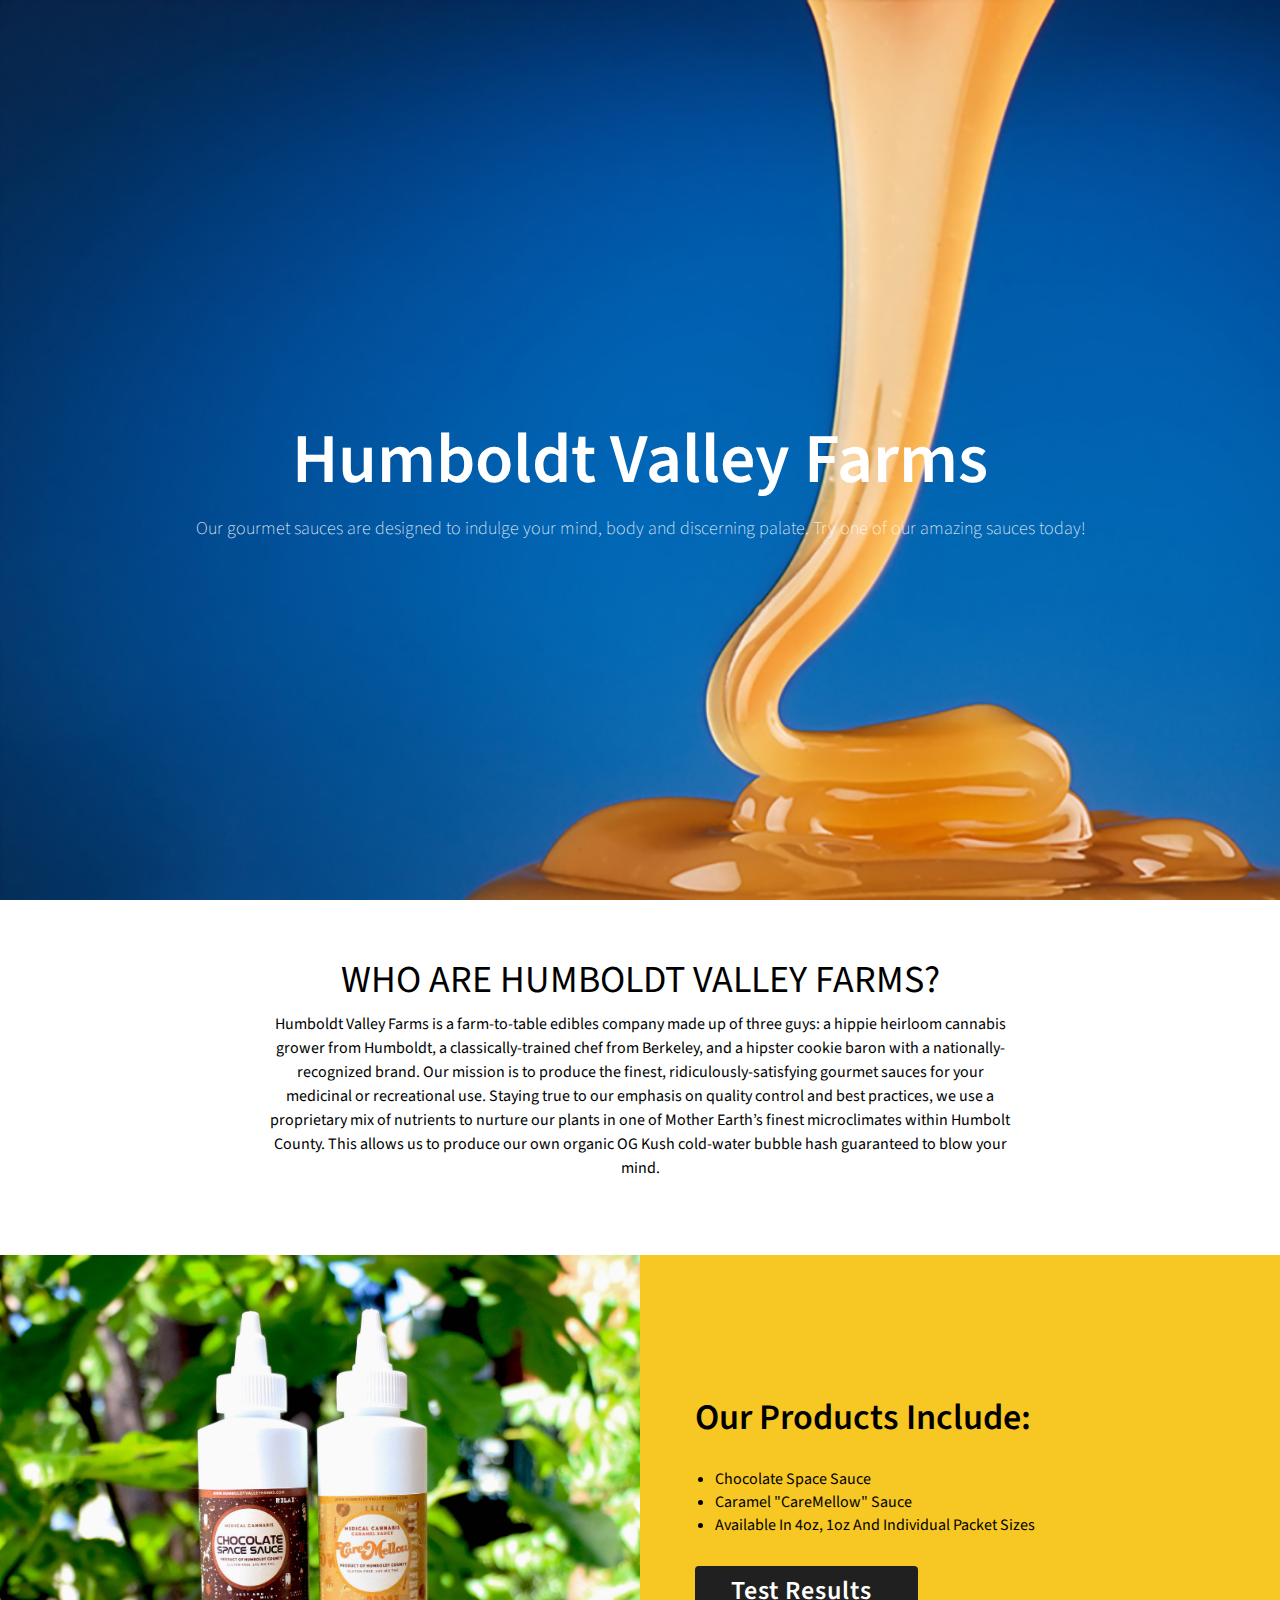
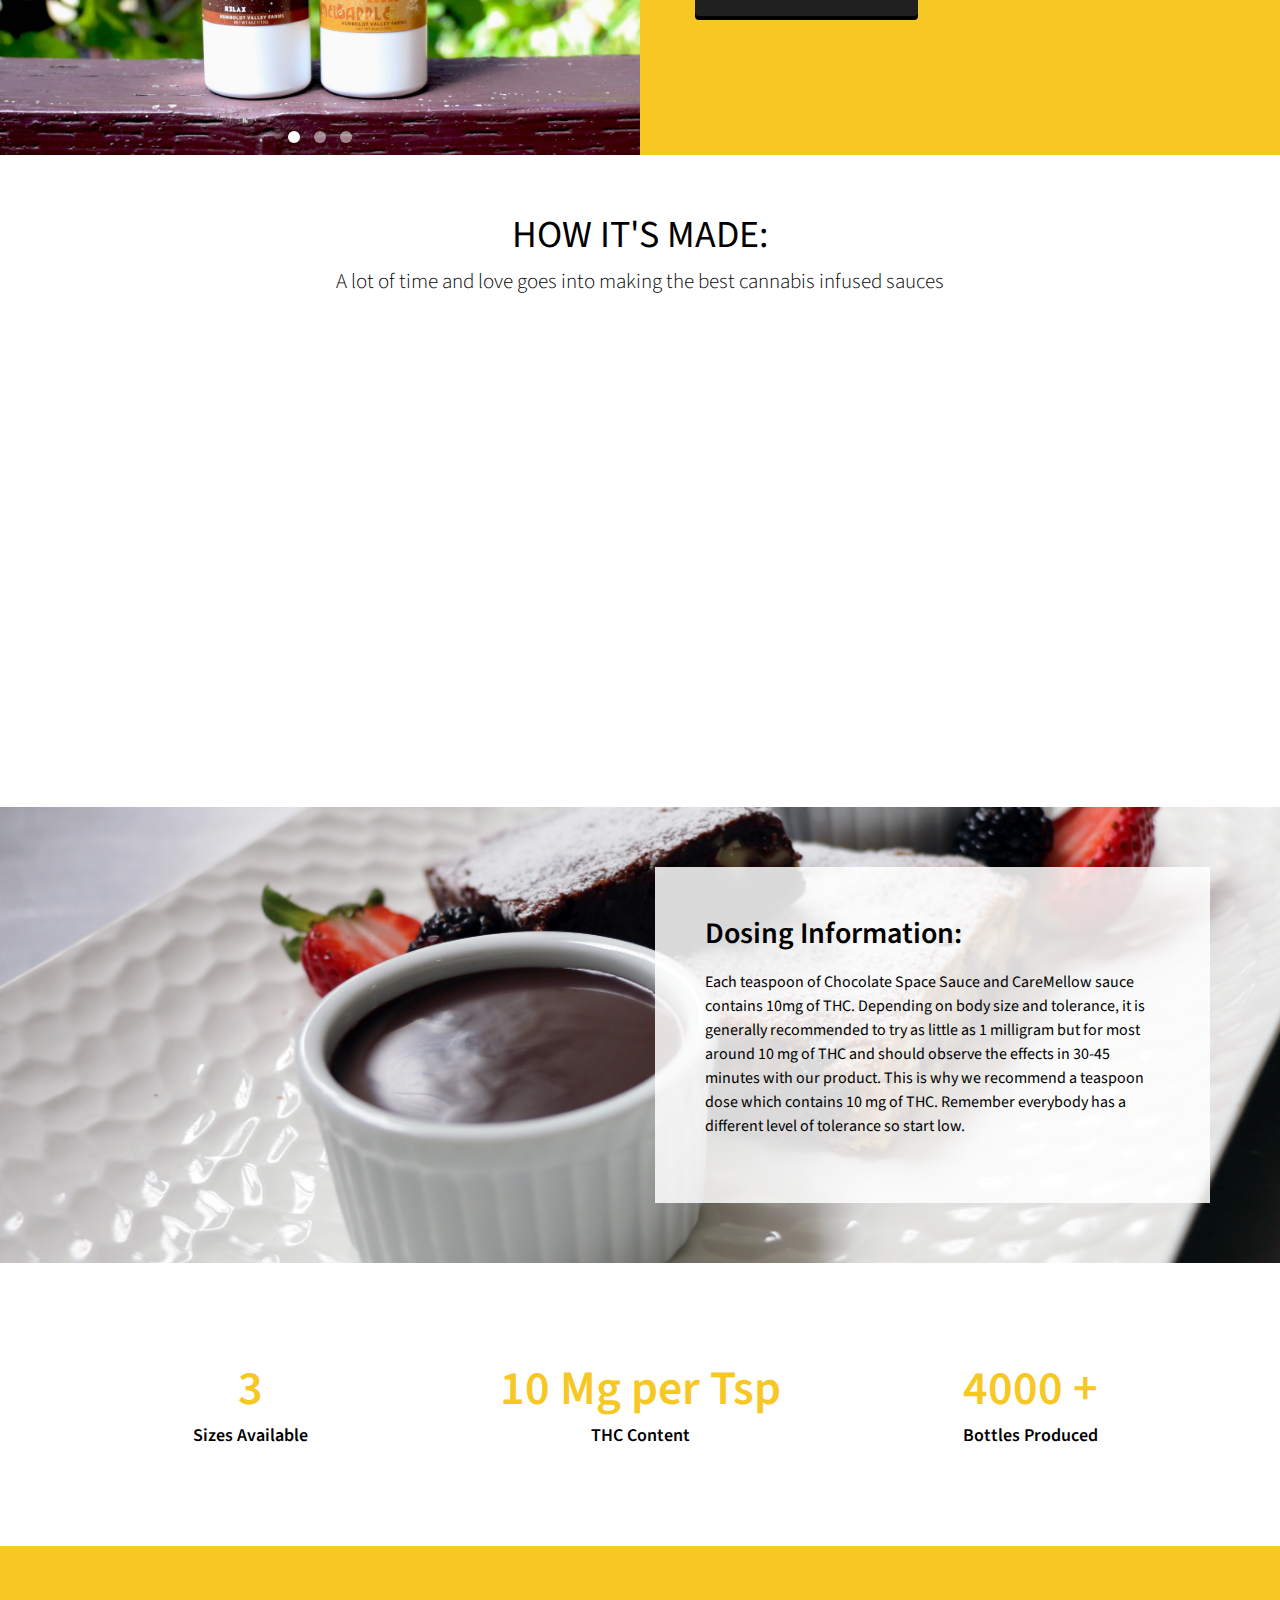
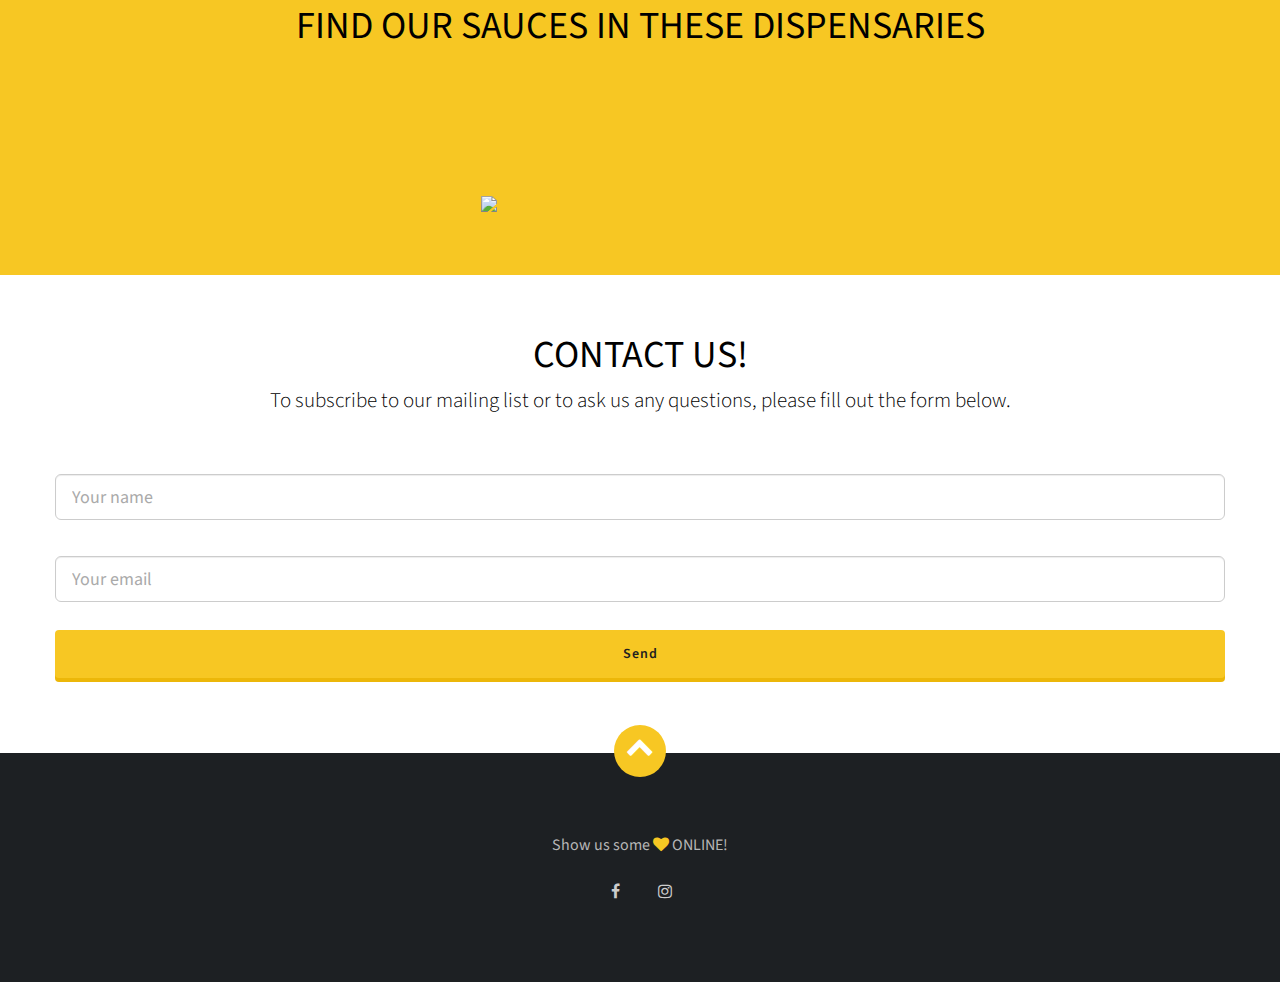
==== welcome.html @ 8f7dc61c "change zoom on maps" ====
<!doctype html>
<html>
<head>
    <title>Humboldt Valley Farms</title>
    <meta charset="utf-8">
    <meta name="description" content="1E-shop - Bootstrap Theme from angelostudio.net">
    <meta name="author" content="ANGELOSTUDIO.NET">
    <meta name="viewport" content="width=device-width, minimum-scale=1.0, maximum-scale=1.0, user-scalable=no">
    <!-- core styles -->
	<link href='http://fonts.googleapis.com/css?family=Source+Sans+Pro:200,300,400,600' rel='stylesheet' type='text/css'>
    <link rel="stylesheet" href="https://maxcdn.bootstrapcdn.com/bootstrap/3.3.5/css/bootstrap.min.css">
    <link rel="stylesheet" href="https://maxcdn.bootstrapcdn.com/font-awesome/4.3.0/css/font-awesome.min.css">
    <link rel="stylesheet" href="css/core.css">
    <link rel="stylesheet" href="css/menu-overlay.css">
    <link rel="stylesheet" href="css/colors.css">
    <link rel="stylesheet" href="css/anima.css">
    <!-- end core styles -->
    <link rel="stylesheet" href="css/owl.carousel.css">
	<link rel="stylesheet" href="css/sliders.css">
	<link rel="stylesheet" href="css/modal.css">
	<link rel="stylesheet" href="css/cta.css">
	<link rel="stylesheet" href="css/numbers.css">
	<link rel="stylesheet" href="css/features.css">
	<link rel="stylesheet" href="css/forms.css">
	<link rel="stylesheet" href="css/contents.css">
	<link rel="stylesheet" href="css/socials.css">
	<link rel="stylesheet" href="css/footer.css">

	<link rel="shortcut icon" href="img/ico/32.png" sizes="32x32" type="image/png" />
	<link rel="apple-touch-icon-precomposed" href="img/ico/60.png" type="image/png" />
	<link rel="apple-touch-icon-precomposed" sizes="72x72" href="img/ico/72.png" type="image/png" />
	<link rel="apple-touch-icon-precomposed" sizes="120x120" href="img/ico/120.png" type="image/png" />
	<link rel="apple-touch-icon-precomposed" sizes="152x152" href="img/ico/152.png" type="image/png" />
    <script type="text/javascript" src="js/modernizr.min.js"></script>
	<!--[if lt IE 9]>
		<script src="https://oss.maxcdn.com/libs/html5shiv/3.7.0/html5shiv.js"></script>
		<script src="https://oss.maxcdn.com/libs/respond.js/1.4.2/respond.min.js"></script>
	<![endif]-->
</head>

<body id="home">
<!-- 	<a id="menu-link" href="#" class="">
		<span class="menu-icon"></span>
	</a>

	<div class="overlay" id="overlay">
        <nav class="overlay-menu">
          <ul>
            <li><a href="#home" class="smooth-scroll">Home</a></li>
            <li><a href="#start" class="smooth-scroll">Who Are We?</a></li>
            <li><a href="#showcase" class="smooth-scroll">Products</a></li> -->
<!--             <li><a href="#requirements" class="smooth-scroll">Requirements</a></li>
 -->            <!-- <li><a href="#features" class="smooth-scroll">Features</a></li>
            <li><a href="#contact" class="smooth-scroll">Contact</a></li>
          </ul>
        </nav>
      </div> -->

	<div id="wrap">
		<section id="hero" class="m-center text-center bg-shop full-height">
			<div class="center-box pulldown">
				<div class="container-fluid">
					<div class="row">
						<div class="col-sm-12">
							<div class="hero-unit">
								<h1 class="whitetext title"><b>Humboldt Valley Farms</b></h1>
								<h3><b></b></h3>
                <h4 class="whitetext"> Our gourmet sauces are designed to indulge your mind, body and discerning palate. Try one of our amazing sauces today!</h4>
          </div>
				</div>
        <br>
        <br>
				<!-- <a href="#start" class="hero-start-link smooth-scroll anchor-link"><i class="fa fa-angle-double-down"></i></span></a> -->
			</div>
		</section>

		<section id="start" class="padding-top-bottom text-center">
        	<div class="container">
        		<div class="row header">
					<div class="col-md-12">
						<h2>Who are Humboldt Valley Farms?</h2>
					</div>
				</div>
				<div class="row">
					<div class="col-md-8 col-md-offset-2">
						<p>Humboldt Valley Farms is a farm-to-table edibles company made up of three guys: a hippie heirloom cannabis grower from Humboldt, a classically-trained chef from Berkeley, and a hipster cookie baron with a nationally-recognized brand. Our mission is to produce the finest, ridiculously-satisfying gourmet sauces for your medicinal or recreational use. Staying true to our emphasis on quality control and best practices, we use a proprietary mix of nutrients to nurture our plants in one of Mother Earth’s finest microclimates within Humbolt County. This allows us to produce our own organic OG Kush cold-water bubble hash guaranteed to blow your mind. </p>
					</div>
				</div>
			</div>
    </section>

		<section id="showcase" class="">
            <div class="container-fluid">
                <div class="row" >
 					<div class="col-sm-6 slider">
                        <div id="as-slider" class="owl-carousel" data-autoplay="4000" data-navigation="false" data-dots="true" data-transition="">
                            <div class="item m-center" style="background-image: url(img/bigs.jpg);"></div>
                            <div class="item m-center" style="background-image: url(img/littles.jpg);"></div>
                            <div class="item m-center" style="background-image: url(img/packets.jpg);"></div>
                            <!-- <div class="item m-center" style="background-image: url(img/cup1.jpg);"></div> -->
                        </div>
                    </div>
                    <div class="col-sm-6 bg-shop" style="height:500px;">
                        <div class="half-box-right">
                            <div class="center-vertical">
                                <div class="center-vertical-box">
                                    <h1><b>Our Products Include:</b></h1>
                                    <ul style="padding: 20px;">
										<li>Chocolate Space Sauce</li>
										<li>Caramel "CareMellow" Sauce</li>
										<li>Available In 4oz, 1oz And Individual Packet Sizes</li>
                                    </ul>
                                    <a href="#" data-toggle="modal" data-target="#product-modal" class="btn dark"><b>Test Results</b></a>
                                </div>
                            </div>
                        </div>
                    </div>
                </div>
            </div>
        </section>

		<section id="features" class="features-1">
			<div class="container padding-top-bottom">
				<div class="row header">
					<div class="col-md-12">
						<h2>How It's Made:</h2>
						<p>A lot of time and love goes into making the best cannabis infused sauces</p>
					</div>
				</div>
				<div class="container">
					<div class="row">
			            <div class="col-md-4 col-sm-4 col-xs-12 anima scale-in ">
			                <article class="text-center">
				                <img src="img/kush.jpg" alt="#" class="zoom-img img-responsive center-block">
			                    <h3>​ORIGINS | QUALITY</h3>
			                    <p>We use single origin organic OG kush to produce cold water hash and top quality ingredients. This method yields clean, uncorrupted cannabis-trichome resin from our heirloom farmers' OG Kush.</p>
			                </article>
			            </div>
						<div class="col-md-4 col-sm-4 col-xs-12 anima scale-in d1">
			                <article class="text-center">
								<img src="img/kitchen.jpg" alt="#" class="zoom-img img-responsive center-block">
			                    <h3>​CRAFT | OUR PRODUCT</h3>
			                    <p>We produce and bottle our syrups in a professional kitchen by our resident pastry chef ensuring the highest and best tasting product.</p>
			                </article>
			            </div>
						<div class="col-md-4 col-sm-4 col-xs-12 anima scale-in d2">
			                <article class="text-center">
								<img src="img/milk.jpg" alt="#" class="zoom-img img-responsive center-block">
			                    <h3>FINAL PRODUCT | USAGE</h3>
			                    <p>We ensure the very best finished product we can produce, allowing you to enjoy our sauces with your favorite desserts or simply mixed with milk for a delicious treat!</p>
			                </article>
			            </div>
		            </div>
        		</div>
			</div>
		</section>

		<section id="news" class="content-1 bg-image-3 padding-top-bottom bg-shop">
			<div class="container">
				<div class="row">
					<div class="col-md-6 col-md-offset-6">
						<div class="white-box">
							<h2><b>Dosing Information:</b></h2>
							<p>Each teaspoon of Chocolate Space Sauce and CareMellow sauce contains 10mg of THC. Depending on body size and tolerance, it is generally recommended to try as little as 1 milligram but for most around 10 mg of THC and should observe the effects in 30-45 minutes with our product. This is why we recommend a teaspoon dose which contains 10 mg of THC. Remember everybody has a different level of tolerance so start low. </p>
				</div>
			</div>
		</section>


		<section id="facts" class="numbers-1 padding-top-bottom text-center">
			<div class="container">
				<div class="row">
					<div class="col-md-4 col-sm-4">
						<div class="numbers-item">
							<h2 class="counter">3</h2>
							<h4>Sizes Available</h4>
						</div>
					</div>
					<div class="col-md-4 col-sm-4">
						<div class="numbers-item">
							<h2><span class="counter">10</span> <span>Mg per Tsp</span></h2>
							<h4>THC Content</h4>
						</div>
					</div>
					<div class="col-md-4 col-sm-4">
						<div class="numbers-item">
							<h2><span class="counter">4000</span> <span>+</span></h2>
							<h4>Bottles Produced</h4>
						</div>
					</div>
				</div>
			</div>
		</section>

    <section id="start" class="bg-shop padding-top-bottom text-center">
          <div class="container">
            <div class="row header">
          <div class="col-md-12">
            <h2>Find Our Sauces In These Dispensaries</h2>
          </div>
        </div>
        <div class="wraps">
          <div class="h_iframe">
          <img class="ratio" src="http://placehold.it/16x9"/>
          <iframe src="https://www.google.com/maps/d/embed?mid=1dQfqglBk8ej8IIyEslyBOJO9J9Q&z=7" frameborder="0" allowfullscreen></iframe>
        </div>
        </div>
      </div>
    </section>

		<section id="contact" class=" padding-top-bottom">
      <div class="container">
        <div class="row header">
          <div class="col-md-12">
            <h2>Contact Us!</h2>
            <p>To subscribe to our mailing list or to ask us any questions, please fill out the form below.</p>
          </div>
            <form action="https://formspree.io/humboldtvalleyfarms@gmail.com" method="POST">
          <input class="spaced form-control input-lg requiredField" type="text" name="name" placeholder="Your name">
          <input class="spaced form-control input-lg requiredField" type="email" name="_replyto" placeholder="Your email">
          <input class="spaced btn btn-store btn-block" type="submit" value="Send">
        </form>
        </div>
        <!-- <div class="row">
          <div class="col-xs-12 col-sm-10 col-md-8 col-sm-offset-1 col-md-offset-2 contact-info">
            <div id="alert-contact">
              <div class="alert alert-success" role="alert"><strong>Your message has been sent.</strong></div>
            </div>
            <form id="contact-form" action="sendemail.php" class="myform" method="post" novalidate>
              <div class="row clearfix">
                <div class="col-xs-12 col-sm-6 col-md-6">
                  <div class="form-group">
                    <label class="control-label">Name</label>
                    <div class="controls">
                      <input name="contactName" placeholder="Your name" class="form-control input-lg requiredField" type="text" data-error-empty="Enter name">
                    </div>
                  </div>
                </div>
                <div class="col-xs-12 col-sm-6 col-md-6">
                  <div class="form-group">
                    <label class="control-label" for="contact-mail">Email</label>
                    <div class=" controls">
                      <input name="email" placeholder="Your email" class="form-control input-lg requiredField" type="email" data-error-invalid="Invalid email address" data-error-empty="Enter email">
                    </div>
                  </div>
                </div>
              </div>
              <div class="form-group">
                <label class="control-label" for="contact-message">Message</label>
                <div class="controls">
                  <textarea name="comments" placeholder="Your message" class="form-control input-lg requiredField" rows="5" data-error-empty="Enter message"></textarea>
                </div>
              </div>
              <p><button name="submit" type="submit" class="btn btn-store btn-block" data-error-message="Error!" data-sending-message="Sending..." data-ok-message="Email Sent">Send Message</button></p>
              <input type="hidden" name="submitted" id="submitted3" value="true">
            </form>
          </div>
        </div> -->
      </div>
    </section>

        <section class="footer-1 text-center">
            <div class="container-fluid">
                <a href="#home" class="back-to-top smooth-scroll"><i class="fa fa-chevron-up"></i></a>
                <p>Show us some <i class="fa fa-heart color-text"></i> ONLINE!</p>
            	<ul class="social-links-2 ">
					<li><a href="http://www.facebook.com/Humboldt-Valley-Farms-1569031443415351/"><i class="fa fa-facebook"></i></a></li>
					<li><a href="http://www.instagram.com/humboldtvalleyfarms/"><i class="fa fa-instagram"></i></a></li>
				</ul>
            </div>
        </section>

  <div class="modal fade" id="product-modal" tabindex="-1" role="dialog" aria-labelledby="smallModal" aria-hidden="true">
        <div class="modal-dialog modal-sm2">
            <div class="modal-content">
                <div class="modal-header">
                    <a class="close-modal" href="#" data-dismiss="modal">
                        <span class="menu-icon"></span>
                    </a>
                    <img src="img/testresults.jpg" alt="" class="img-responsive">
                </div>
            </div>
        </div>
    </div>

	</div>
    <!-- Core scrips -->
    <script type="text/javascript" src="https://ajax.googleapis.com/ajax/libs/jquery/2.1.1/jquery.min.js"></script>
    <script type="text/javascript" src="https://maxcdn.bootstrapcdn.com/bootstrap/3.3.5/js/bootstrap.min.js"></script>
    <script type="text/javascript" src="http://cdnjs.cloudflare.com/ajax/libs/waypoints/2.0.3/waypoints.min.js"></script>
    <script type="text/javascript" src="js/core.js"></script>
    <script type="text/javascript" src="js/menu-overlay.js"></script>
    <script type="text/javascript" src="js/placeholders.min.js"></script>
    <!-- end core scripts -->
    <!-- sliders -->
    <script type="text/javascript" src="js/owl.carousel.min.js"></script>
   	<script type="text/javascript" src="js/jquery.waitforimages.min.js"></script>
   	<script type="text/javascript" src="js/sliders.js"></script>
	<script type="text/javascript" src="js/jquery.counterup.min.js"></script>
	<script type="text/javascript" src="js/numbers.js"></script>
	<script type="text/javascript" src="js/contact.js"></script>
</body>

</html>
---- css/core.css ----
/*==================================
=            CORE style            =
==================================*/
html * {
	-moz-osx-font-smoothing: grayscale;
	-webkit-font-smoothing: antialiased;
}

html,body {
	font-size: 100%;
	font-family: 'Source Sans Pro', sans-serif;
	font-weight: 400;
	color: #000;
	background-color: #000;
	position: relative;
	right: 0;
	/*overflow-x: hidden;*/
	/*height: 100%;*/
  background-image: url(../img/cannabis.jpg);
  -webkit-background-size: cover;
  -moz-background-size: cover;
  -o-background-size: cover;
  background-size: cover;
}

a {
	font-weight: 700;
	color: #F7C723;
	/*fix dotted line*/
	outline: 0;
}
a:hover,a:focus {
	text-decoration: none;
	color: #383838;
	/*fix dotted line*/
	outline: 0;
}

.nopadding {
    margin: 0 !important;
    padding: 0 !important;
}
.padding-top {
	padding-top: 60px;
}
.padding-bottom {
	padding-bottom: 60px;
}
.padding-top-bottom {
	padding-top: 60px;
	padding-bottom: 60px;
}

hr {
	border-top: 1px solid #ccc;
}
::selection {
  background: #F7C723;
}

.lead {
	font-weight: 400;
	font-style: italic;
	color: #A0A0A0;
}

h1,h2,h3,h4,h5,h6,.h1,.h2,.h3,.h4,.h5,.h6 {
	font-weight: 200;
}

b, strong {
  font-weight: 600;
}

img, embed, object, video, svg {
	/*max-width: 100%;*/
}
p{
	 border: 0;
	 font-size: 100%;
	 font: inherit;
	 line-height: 24px;
	 margin-bottom: 15px;
}

code {
	padding: 2px 4px;
	color: #c6463d;
	background-color: #f5f5f5;
	border-radius: 0;
}
pre {
	border: 0;
	border-radius: 0;
	margin: 1.5em 0;
}
blockquote ,.blockquote-reverse{
	padding-top: 0;
	padding-bottom: 0;
	border-color: #202020;
}

.text-left {
	text-align: left !important;
}
@media (max-width: 767px) {
	.text-left {
		text-align: center !important;
	}
}

/*
@media (max-width: 992px) {
  body {
  }
  .text-left,
  .text-right {
    text-align: center;
  }
  .row [class^=col-] {
    padding-bottom: 40px;
  }
  .row.no-dev [class^=col-],
  .row [class^=col-sm-] {
    padding-bottom: 0px;
  }
  .row [class^=col-]:last-child {
    padding-bottom: 0;
  }
}
@media (max-width: 767px) {
  .row [class^=col-sm-] {
	padding-bottom: 40px;
  }
}
*/

/*================================
=            Half box            =
================================*/

.half-box-left {
  max-width:555px;
  float:right;
  height: inherit;
  padding-right: 30px;

}
@media (max-width: 1200px) {
  .half-box-left {
      max-width: 455px;
      padding-right: 30px;
   }
}
@media (max-width: 992px) {
  .half-box-left {
      max-width: 345px;
      padding-right: 15px;
  }
}
@media (max-width: 767px) {
  .half-box-left {
      max-width: 100%;
  }
}

.half-box-right {
  max-width:555px;
  float:left;
  height: inherit;
  padding-left: 40px;

}
@media (max-width: 1200px) {
  .half-box-right {
      max-width: 455px;
      padding-left: 40px;
   }
}
@media (max-width: 992px) {
  .half-box-right {
      max-width: 345px;
      padding-left: 30px;
  }
}
@media (max-width: 767px) {
  .half-box-right {
      max-width: 100%;
  }
}


/*-----  End of Half box  ------*/

/*==================================
=            Middle row            =
==================================*/

.middle-row {
    font-size: 0;
}
.middle-row > * {
    float: none;
    display: inline-block;
    font-size: 16px;
}
.middle-row p:last-child {
    margin-bottom: 0;
}
.middle-row h2 {
	margin-top: 0;
}
.middle  {
    vertical-align: middle;
}
@media (max-width: 767px) {
  .middle-row > *  {
     display: block;
     text-align: center;
  }
}
/*-----  End of Middle row  ------*/




/*=============================
=            IMAGE            =
=============================*/

.footer-image {
	  margin: auto;
    display: block;
    position: absolute;
    bottom: 0;
}

/*-----  End of IMAGE  ------*/



/*=====================================
=            Half baground            =
=====================================*/

.bg-half-right {
	  background: linear-gradient(
    to right,
    #FFFFFF 0%,
    #FFFFFF 50%,
    #ecf0f1 50%,
    #ecf0f1 100%
  );
}.bg-half-left {
	  background: linear-gradient(
    to right,
    #ecf0f1 0%,
    #ecf0f1 50%,
    #FFFFFF 50%,
    #FFFFFF 100%
  );
}
@media (max-width: 767px) {
	.bg-half-right,
	.bg-half-left {
		background: #ecf0f1;
		text-align: center;
		border-bottom: solid #aaa 1px;
	}
	.bg-half-right img{
		padding-top: 40px;
	}
}

/*-----  End of Half baground  ------*/


.map {
	height: 400px;
}
/*================================
=            Sections            =
================================*/

section {
	background-color: #FFF;
	position: relative;
}
.header {
	text-align: center;
}
.header h2{
	font-size: 38px;
	font-weight: 400;
	display: block;
	margin-top: 0;
	text-transform: uppercase;
}
.header p {
	font-size: 21px;
	line-height: 28px;
	font-weight: 300;
	margin-bottom: 60px;
}
/*-----  End of Sections  ------*/




.color-text {
	color: #F7C723;
}

.white-text {
	color: #FFF!important;
}

.texture-overlay {
    position: absolute;
    top: 0px;
    left: 0px;
    width: 100%;
    height: 100%;
    background-image: url(../img/grid.png);
}
.color-overlay {
    position: absolute;
    top: 0px;
    left: 0px;
    width: 100%;
    height: 100%;
    opacity: .6;
    background-color: #F7C723;
}
.dark-overlay {
    position: absolute;
    top: 0px;
    left: 0px;
    width: 100%;
    height: 100%;
    opacity: .6;
    background-color: #000;
}

.bg-image-2 {
	 background: transparent url(../img/header.png)  no-repeat center center;
	 background-size: cover;
}
@media (max-width: 768px) {
	.bg-image-2 {
		 background: #F7C723 url(../img/header.png)  no-repeat 20% center;
		 /*background-size: cover;*/
	}
}

.bg-image-3 {
   background: transparent url(../img/dessert.jpg)  no-repeat center 55%;
   background-size: cover;
   /*height: 20em;*/
}
@media (max-width: 768px) {
  .bg-image-3 {
     background: #F7C723 url(../img/dessert.jpg)  no-repeat 80% 25%;
     /*background-size: cover;*/
  }
}

.bordered {
	border: 2px solid #fff;
	display: inline-block;
}
/* center module */
.m-center {
	display: table;
	width: 100%;
}
.m-center .center-box {
	display: table-cell;
	vertical-align: middle;
	margin-top: 0;
	margin-bottom: 0;
	float: none;
	z-index: 60;
}
.m-center > div > div{
	position: relative;
}

/* center module */
.m-center {
	display: table;
	width: 100%;
}
.m-center .center-box {
	display: table-cell;
	vertical-align: middle;
	margin-top: 0;
	margin-bottom: 0;
	float: none;
	z-index: 60;
}
.m-center > div > div{
	position: relative;
}

/*=======================================
=            Center vertical            =
=======================================*/

.center-vertical {
	display: table;
	height: inherit;
}
.center-vertical .center-vertical-box {
	display: table-cell;
	vertical-align: middle;
	margin-top: 0;
	margin-bottom: 0;
	float: none;
	z-index: 60;
	height: inherit;
}
.center-vertical > div > div{
	/*position: relative;*/
}

/*-----  End of Center vertical  ------*/



.module-2 {
    min-height: 500px;
    padding: 0;
/*    background: no-repeat;
    background-color: #FFFFFF;*/
}
.module-28 .item {
    height: 500px;
    background-size: cover;
    position: absolute;
    width: inherit;
    height: inherit;
    background-position: center center;
    -webkit-background-size: cover;
    -moz-background-size: cover;
    background-size: cover;
    background-repeat: no-repeat;
}

/*============================
=            Hero            =
============================*/
#hero {
	height: 550px;
  background-image: url(../img/caramel.jpg);
  -webkit-background-size: cover;
  -moz-background-size: cover;
  -o-background-size: cover;
  background-size: cover;
}

@media (max-width: 769px) {
  #hero {
      background-position: center center;
  }
}

#hero2 {
  height: 30em;
  background-image: url(../img/cannabis.jpg);
  -webkit-background-size: cover;
  -moz-background-size: cover;
  -o-background-size: cover;
  background-size: cover;
}

@media (max-width: 769px) {
  #hero {
      background-position: center center;
  }
}

.hero-unit {
	text-align: center;
	padding: 1em;
	margin: 0 auto;
	background-color: transparent;
}
.hero-unit h1{
	font-size: 70px;
	font-weight: 200;
	margin-top: 70px;
}
.hero-start-link,
.hero-start-link:focus {
	position: absolute;
	left: 50%;
	bottom: 0;
	margin-left: -19px;
	margin-bottom: 15px !important;
	display: block;
	width: 40px;
	height: 40px;
	border: 2px solid #202020;
	border-radius: 50%;
	line-height: 36px;
	text-align: center;
	font-size: 28px;
	color: #FFF;
	background-color: #202020;
}
.hero-start-link:hover {
	/*background: #FFF;*/
	/*border-color: #FFF;*/
	color:#F7C723;
	text-decoration: none;
}


/*-----  End of Hero  ------*/



/*===============================
=            Spinner            =
===============================*/
.spinner {
  margin: 0 auto;
  width: 70px;
  text-align: center;
}
.spinner > div {
  width: 18px;
  height: 18px;
  background-color: rgba(255,255,255,0.5);
  border-radius: 100%;
  display: inline-block;
  -webkit-animation: bouncedelay 1.4s infinite ease-in-out;
  animation: bouncedelay 1.4s infinite ease-in-out;
  /* Prevent first frame from flickering when animation starts */
  -webkit-animation-fill-mode: both;
  animation-fill-mode: both;
}

.spinner .bounce1 {
  -webkit-animation-delay: -0.32s;
  animation-delay: -0.32s;
}

.spinner .bounce2 {
  -webkit-animation-delay: -0.16s;
  animation-delay: -0.16s;
}

@-webkit-keyframes bouncedelay {
  0%, 80%, 100% { -webkit-transform: scale(0.0); }
  40% { -webkit-transform: scale(1.0); }
}

@keyframes bouncedelay {
  0%, 80%, 100% {
    transform: scale(0.0);
    -webkit-transform: scale(0.0);
  } 40% {
    transform: scale(1.0);
    -webkit-transform: scale(1.0);
  }
}
/*-----  End of Spinner  ------*/





/*-----  End of CORE style  ------*/



/*===============================
=            Buttons            =
===============================*/
.btn {
	font-family: inherit;
	font-size: 14px;
	cursor: pointer;
	padding: 0 35px;
	line-height: 46px;
	display: inline-block;
	margin: 0 10px 15px 0;
	text-decoration: none;
	outline: none !important;
	position: relative;
	background: #F7C723;
	color: #202020;
	border-radius: 4px;
	font-weight: 600;
	letter-spacing: 1px;
	-webkit-box-shadow: 0 4px 0 #ECB709;
    -moz-box-shadow: 0 4px 0 #ECB709;
    box-shadow: 0 4px 0 #ECB709;

}
.btn:hover,
.btn:active,
.btn:focus {
	color: #202020;
	top: 4px;
	text-decoration: none;
	box-shadow: none;
	-moz-box-shadow: none;
	-webkit-box-shadow: none;
	box-shadow: none;
}

/* Button fa icons */
.btn > i.fa {
	padding-right: 10px;
}
.btn > b {
	  font-size: 26px;
  line-height: 48px;
  vertical-align: bottom;
  padding: 0 10px 0 0;
}
.btn > span {
	font-weight: 700;
	font-size: 24px;
	  margin: 0;
  vertical-align: middle;
  display: inline-block;
  padding: 0 0 5px 5px;
}

/* Button outline */
.btn.outline {
	background: transparent;
	border: 2px solid #F7C723;
	box-shadow: none;
	color: #F7C723;
	text-decoration: none;
}
.btn.outline:hover,
.btn.outline:focus {
	background: #F7C723;
	border-color: #F7C723;
	color:#FFF;
	top:0;
	text-decoration: none;
		-moz-box-shadow: 0px 7px 26px -4px rgba(0, 0, 0, 0.7);
	-webkit-box-shadow: 0px 7px 26px -4px rgba(0, 0, 0, 0.7);
	box-shadow: 0px 7px 26px -4px rgba(0, 0, 0, 0.7);
}

/* Button outline white*/
.btn.outline-white {
	background: transparent;
	border: 2px solid #FFF;
	box-shadow: none;
	color: #FFF;
	text-decoration: none;
}
.btn.outline-white:hover,
.btn.outline-white:focus {
	background: #FFF;
	border-color: #FFF;
	color:#383838;
	top:4px;
	text-decoration: none;

	-moz-box-shadow: 0px 7px 26px -4px rgba(0, 0, 0, 0.7);
	-webkit-box-shadow: 0px 7px 26px -4px rgba(0, 0, 0, 0.7);
	box-shadow: 0px 7px 26px -4px rgba(0, 0, 0, 0.7);
}

/* Button  white*/
.btn.white {
	background: #FFF;
	box-shadow: none;
	color:#202020;
	text-decoration: none;
	-webkit-box-shadow: 0 4px 0 #E0E0E0;
    -moz-box-shadow: 0 4px 0 #E0E0E0;
    box-shadow: 0 4px 0 #E0E0E0;
}

.btn.white:hover,
.btn.white:focus {
	color: #202020;
	top: 4px;
	text-decoration: none;
	box-shadow: none;
	-moz-box-shadow: none;
	-webkit-box-shadow: none;
	box-shadow: none;
}

/* Button  dark*/
.btn.dark {
	background: #202020;
	box-shadow: none;
	color:#fff;
	text-decoration: none;
	-webkit-box-shadow: 0 4px 0 #000;
    -moz-box-shadow: 0 4px 0 #000;
    box-shadow: 0 4px 0 #000;
}

.btn.dark:hover,
.btn.dark:focus {
	color: #fff;
	top: 4px;
	text-decoration: none;
	box-shadow: none;
	-moz-box-shadow: none;
	-webkit-box-shadow: none;
	box-shadow: none;
}
/*-----  End of Buttons  ------*/

.img-hero {
	/*background-image: url('../img/header.png');*/
  background-repeat: no-repeat;
  background-position: center top !important;
  text-align: center;
  padding-top: 100px;
  height: 400px;

}
@media (max-width: 767px) {
	.img-hero {
	    margin-top: 30px;
	}
}

.whitetext {
  color: white;
}

.spaced {
  margin-top: 2em;
}
---- css/menu-overlay.css ----
.menu-open {
  /* disbale scroll background*/
  overflow: hidden;
}

#menu-link {
  position: fixed;
  top:18px;

  height: 50px;
  width: 50px;
/*  -webkit-box-shadow: 0px 0 20px rgba(0, 0, 0, 0.3);
    -moz-box-shadow: 0px 0 20px rgba(0, 0, 0, 0.3);
    box-shadow: 0px 0 20px rgba(0, 0, 0, 0.3);*/
    z-index: 200;
     border-radius: 50%;
     right: 5%;
     background-color: #202020;

}

#menu-link.is-clicked{
    background-color: #F7C723;
    color: #202020;
}

#menu-link:hover{
     /*background-color: #FFF;*/
}

#menu-link .cd-menu-text {
  height: 100%;
  text-transform: uppercase;
  color: #383838;
  font-weight: 600;
  display: none;
}
#menu-link .menu-icon {
  /* this span is the central line in the menu menu */
  display: inline-block;
  position: absolute;
  left: 50%;
  top: 50%;
  bottom: auto;
  right: auto;
  -webkit-transform: translateX(-50%) translateY(-50%);
  -moz-transform: translateX(-50%) translateY(-50%);
  -ms-transform: translateX(-50%) translateY(-50%);
  -o-transform: translateX(-50%) translateY(-50%);
  transform: translateX(-50%) translateY(-50%);
  width: 18px;
  height: 2px;
  background-color: #FFFFFF;

  /* these are the upper and lower lines in the menu menu */


}
#menu-link:hover .menu-icon{
    background-color: #F7C723;
} 
#menu-link .menu-icon::before, #menu-link .menu-icon:after {
  content: '';
  width: 100%;
  height: 100%;
  position: absolute;
  background-color: inherit;
  left: 0;

  /* Force Hardware Acceleration in WebKit */
  -webkit-transform: translateZ(0);
  -moz-transform: translateZ(0);
  -ms-transform: translateZ(0);
  -o-transform: translateZ(0);
  transform: translateZ(0);
  -webkit-backface-visibility: hidden;
  backface-visibility: hidden;
  /* apply transition to transform property */
  -webkit-transition: -webkit-transform .3s;
  -moz-transition: -moz-transform .3s;
  transition: transform .3s;
}
#menu-link .menu-icon::before {
  /*bottom: 5px;*/
    -webkit-transform: translateY(-6px) rotate(0deg);
  -moz-transform: translateY(-6px) rotate(0deg);
  -ms-transform: translateY(-6px) rotate(0deg);
  -o-transform: translateY(-6px) rotate(0deg);
  transform: translateY(-6px) rotate(0deg);
}
#menu-link .menu-icon::after {
  /*top: 5px;*/
    -webkit-transform: translateY(6px) rotate(0deg);
  -moz-transform: translateY(6px) rotate(0deg);
  -ms-transform: translateY(6px) rotate(0deg);
  -o-transform: translateY(6px) rotate(0deg);
  transform: translateY(6px) rotate(0deg);
}
#menu-link.is-clicked .menu-icon {
     background-color: rgba(255, 255, 255, 0);
}
#menu-link.is-clicked .menu-icon::before, #menu-link.is-clicked .menu-icon::after {
  background-color: #FFFFFF;
    -webkit-transition: -webkit-transform .3s;
  -moz-transition: -moz-transform .3s;
  transition: transform .3s;
}
#menu-link.is-clicked .menu-icon::before {
  /*bottom: 0;*/
  background-color: #202020;
   -webkit-transform: translateY(0) rotate(45deg);
  -moz-transform: translateY(0) rotate(45deg);
  -ms-transform: translateY(0) rotate(45deg);
  -o-transform: translateY(0) rotate(45deg);
  transform: translateY(0) rotate(45deg);
}
#menu-link.is-clicked .menu-icon::after {
  /*top: 0;*/
  background-color: #202020;
  -webkit-transform: translateY(0) rotate(-45deg);
  -moz-transform: translateY(0) rotate(-45deg);
  -ms-transform: translateY(0) rotate(-45deg);
  -o-transform: translateY(0) rotate(-45deg);
  transform: translateY(0) rotate(-45deg);
}

/*end*/



.overlay {
    position: fixed;
    background: #000000;
    top: 0;
    right: 0;
    width: 0;
    height: 100%;
    opacity: 0;
    visibility: hidden;
    -webkit-transition: opacity .35s,visibility .35s,width .35s ease-in-out;
    transition: opacity .35s,visibility .35s,width .35s ease-in-out;
    overflow: hidden;
    z-index: 100;
}

.overlay.open {
    opacity: .9;
    visibility: visible;
    width: 100%;
    overflow: hidden;
}

.overlay nav {
    position: relative;
    height: 60%;
    top: 50%;
    -webkit-transform: translateY(-50%);
    -ms-transform: translateY(-50%);
    transform: translateY(-50%);
    font-size: 32px;
    font-weight: 400;
    text-align: center;
}

.overlay nav ul {
    list-style: none;
    padding: 0;
    margin: 0 auto;
    display: inline-block;
    position: relative;
    height: 100%;
}

.overlay nav ul li {
    display: block;
    height: 20%;
    height: -webkit-calc(100% / 5);
    height: calc(100% / 5);
    min-height: 32px;
    position: relative;
    /*opacity: 0;*/
}


.overlay nav ul li a {
    display: block;
    position: relative;
    color: #FFF;
    overflow: hidden;
}

.overlay nav ul li a:hover {
    text-decoration: none;
}

.overlay nav ul li a:after {
    content: '';
    position: absolute;
    bottom: 0;
    left: 0;
    -webkit-transform: translateX(-105%);
    -ms-transform: translateX(-105%);
    transform: translateX(-105%);
    height: 3px;
    width: 100%;
    background: #F7C723;
    -webkit-transition: .35s ease;
    transition: .35s ease;
}

.overlay nav ul li a:hover:after {
    -webkit-transform: translateX(0%);
    -ms-transform: translateX(0%);
    transform: translateX(0%);
}
---- css/colors.css ----
/*==============================
=            Colors            =
==============================*/
/*
ffffff
202020

yellow
F7C723
ECB709

purple
D486F7
C866F5

turquoise
2fe6ce
18C9B1
*/


.bg-white {
  background-color: #ffffff;
}
.bg-black {
  background-color: #000000;
}
.bg-dark {
  background-color: #202020;
}
.bg-shop {
  background-color: #F7C723;
}
.bg-turquoise {
  background-color: #1abc9c;
}
.bg-green-sea {
  background-color: #16a085;
}
.bg-emerland {
  background-color: #2ecc71;
}
.bg-nephritis {
  background-color: #27ae60;
}
.bg-peter-river {
  background-color: #3498db;
}
.bg-belize-hole {
  background-color: #2980b9;
}
.bg-amethyst {
  background-color: #9b59b6;
}
.bg-wisteria {
  background-color: #8e44ad;
}
.bg-wet-asphalt {
  background-color: #34495e;
}
.bg-midnight-blue {
  background-color: #2c3e50;
}
.bg-sun-flower {
  background-color: #f1c40f;
}
.bg-orange {
  background-color: #f39c12;
}
.bg-carrot {
  background-color: #e67e22;
}
.bg-pumpkin {
  background-color: #d35400;
}
.bg-alizarin {
  background-color: #e74c3c;
}
.bg-pomegranate {
  background-color: #c0392b;
}
.bg-clouds {
  background-color: #ecf0f1;
}
.bg-silver {
  background-color: #bdc3c7;
}
.bg-concrete {
  background-color: #95a5a6;
}
.bg-asbestos {
  background-color: #7f8c8d;
}
.bg-base {
  background-color: #34495e;
}
.bg-firm {
  background-color: #1abc9c;
}
.bg-success {
  background-color: #2ecc71;
}
.bg-danger {
  background-color: #e74c3c;
}
.bg-warning {
  background-color: #f1c40f;
}
.bg-info {
  background-color: #3498db;
}



/*-----  End of Colors  ------*/
---- css/anima.css ----
/*========================================
=            Scroll animation            =
========================================*/

.anima.fade-in{
	opacity:0;
	-webkit-transition:opacity .5s ease-out;
	transition:opacity .5s ease-out;
}

.anima.fade-in.in{
	opacity:1;
}

.anima.scale-in{
	opacity:0;
	-webkit-transform: scale(0.5);
	-moz-transform: scale(0.5);
	-ms-transform: scale(0.5);
	transform:scale(0.5);
	-webkit-transition: -webkit-transform .6s cubic-bezier(.17,.89,.67,1.57), opacity .6s ease-out;
	transition: transform .6s cubic-bezier(.17,.89,.67,1.57), opacity .6s ease-out;
}

.anima.scale-in.in{
	opacity:1;
	-webkit-transform: scale(1);
	-moz-transform: scale(1);
	-ms-transform: scale(1);
	transform:scale(1);
}

.anima.fade-right{
	opacity:0;
	-webkit-transform: translateX(-60px);
	-moz-transform: translateX(-60px);
	-ms-transform: translateX(-60px);
	transform:translateX(-60px);
	-webkit-transition: -webkit-transform .5s ease-out,opacity .5s ease-out;
	transition: transform .5s ease-out,opacity .5s ease-out;
}

.anima.fade-right.in{
	opacity:1;
	-webkit-transform: translateX(0px);
	-moz-transform: translateX(0px);
	-ms-transform: translateX(0px);
	transform:translateX(0px);
}

.anima.fade-left{
	opacity:0;
	-webkit-transform: translateX(60px);
	-moz-transform: translateX(60px);
	-ms-transform: translateX(60px);
	transform:translateX(60px);
	-webkit-transition: -webkit-transform .5s ease-out,opacity .5s ease-out;
	transition: transform .5s ease-out,opacity .5s ease-out;
}

.anima.fade-left.in{
	opacity:1;
	-webkit-transform: translateX(0px);
	-moz-transform: translateX(0px);
	-ms-transform: translateX(0px);
	transform:translateX(0px);
}

.anima.fade-up{
	opacity:0;
	-webkit-transform: translateY(60px);
	-moz-transform: translateY(60px);
	-ms-transform: translateY(60px);
	transform:translateY(60px);
	-webkit-transition: -webkit-transform .5s ease-out,opacity .5s ease-in;
	transition: transform .5s ease-out,opacity .5s ease-in-out;
}

.anima.fade-up.in{
	opacity:1;
	-webkit-transform: translateY(0px);
	-moz-transform: translateY(0px);
	-ms-transform: translateY(0px);
	transform:translateY(0px);
}

.anima.fade-down{
	opacity:0;
	-webkit-transform: translateY(-60px);
	-moz-transform: translateY(-60px);
	-ms-transform: translateY(-60px);
	transform:translateY(-60px);
	-webkit-transition: -webkit-transform .5s ease-out,opacity .5s ease-in;
	transition: transform .5s ease-out,opacity .5s ease-in-out;
}

.anima.fade-down.in{
	opacity:1;
	-webkit-transform: translateY(0px);
	-moz-transform: translateY(0px);
	-ms-transform: translateY(0px);
	transform:translateY(0px);
}

.anima.d1{
	transition-delay:.3s;
}

.anima.d2{
	transition-delay:.6s;
}

.anima.d3{
	transition-delay:.9s;
}

.anima.d4{
	transition-delay:1.2s;
}

.touch .anima.fade-in{
	opacity:1;
}

.touch .anima.scale-in{
	opacity:1;
	-webkit-transform: scale(1);
	-moz-transform: scale(1);
	-ms-transform: scale(1);
	transform:scale(1);
}

.touch .anima.fade-right{
	opacity:1;
	-webkit-transform: translateX(0px);
	-moz-transform: translateX(0px);
	-ms-transform: translateX(0px);
	transform:translateX(0px);
}

.touch .anima.fade-left{
	opacity:1;
	-webkit-transform: translateX(0px);
	-moz-transform: translateX(0px);
	-ms-transform: translateX(0px);
	transform:translateX(0px);
}

.touch .anima.fade-up{
	opacity:1;
	-webkit-transform: translateY(0px);
	-moz-transform: translateY(0px);
	-ms-transform: translateY(0px);
	transform:translateY(0px);
}

.touch .anima.fade-down{
	opacity:1;
	-webkit-transform: translateY(0px);
	-moz-transform: translateY(0px);
	-ms-transform: translateY(0px);
	transform:translateY(0px);
}

/*-----  End of Scroll animation  ------*/
---- css/sliders.css ----
/*===================================
=               Sliders             =
===================================*/

.slider{
  background-color: #95a5a6;
  height: 500px;
  padding: 0;
}

.landing {
  position: absolute;
  top: 0;
  left: 0;
  z-index: 10001;
  width: 100%;
  height: 100%;
}

.landing .spinner {
    position: absolute;
    top: 0;
    right: 0;
    bottom: 0;
    left: 0;
    margin: auto auto;
    width: 5em;
    height: 2em;
    text-align: center;
    -webkit-user-select: none;
    -moz-user-select: none;
    -ms-user-select: none;
    -o-user-select: none;
    user-select: none;
}

.slider .item {
  background-size: cover;
  position: absolute;
  width: inherit;
  height: inherit;
  background-position: center center;
  -webkit-background-size: cover;
  -moz-background-size: cover;
  background-size: cover;
  background-repeat: no-repeat;
}

@media (max-width: 767px) {
  .slider .item {
  /*background-position: 5% center;*/
  }
}

.owl-item {
  height: 500px;
  overflow: hidden;
}
.owl-carousel,
.owl-stage-outer,
.owl-stage,
.owl-item {
    height: inherit;
}
.owl-nav {
  /*display: none;*/
}

.owl-theme .owl-controls {
  text-align: center;
  -webkit-tap-highlight-color: transparent;
}
.owl-theme .owl-controls .owl-nav [class*='owl-'] {
  background: transparent;
  /*border: 2px solid #fff;*/
  display:inline-block;
  color:#FFF;
  font-size: 25px;
  width: 48px;
  height: 48px;
  line-height: 48px;
  text-align:center;
  border-radius:50%;
  -webkit-transition:all .3s ease-out;
  transition:all .3s ease-out;
  position: absolute;
}
.owl-theme .owl-controls .owl-nav [class*='owl-']:hover {
  background: rgba(255, 255, 255, 0.5);
  /*border: 2px solid #fff;*/
  /*color: white;*/
  text-decoration: none;
}
.owl-nav .fa{
  font-size: 33px;
  line-height: 48px;
  /* position: absolute; */
  /* width: 100%; */
  /* top: 10%; */
}

.owl-theme .owl-controls .owl-nav .owl-next {
  top: 45%;
  right: 20px;
}
.owl-theme .owl-controls .owl-nav .owl-prev {
  top: 45%;
  left: 20px;
}
.owl-theme .owl-dots {
/*  margin-top: 55px;*/
}
.owl-theme .owl-controls .owl-nav .disabled {
  opacity: 0.5;
  cursor: default;
}
.owl-theme .owl-dots  {
  position: absolute;
  bottom: 0px;
  margin: 0 auto;
  width: 100%;
}

.owl-theme .owl-dots .owl-dot {
  display: inline-block;
  zoom: 1;
  *display: inline;
}
.owl-theme .owl-dots .owl-dot span {
  width: 12px;
  height: 12px;
  margin: 5px 7px;
  background: #FFF;
  display: block;
  -webkit-backface-visibility: visible;
  -webkit-transition: opacity 200ms ease;
  -moz-transition: opacity 200ms ease;
  -ms-transition: opacity 200ms ease;
  -o-transition: opacity 200ms ease;
  transition: opacity 200ms ease;
  -webkit-border-radius: 30px;
  -moz-border-radius: 30px;
  border-radius: 30px;
  opacity: 0.5;
    filter: Alpha(Opacity=50);
}
.owl-theme .owl-dots .owl-dot.active span, .owl-theme .owl-dots .owl-dot:hover span {
  background: #FFF;
  opacity: 1;
    filter: Alpha(Opacity=100);
}
/*-----  End of Slider  ------*/
---- css/modal.css ----
/*====================================
=            Modal window            =
====================================*/

.modal-header {
	border-top-left-radius: 6px;
  border-top-right-radius: 6px;
}
.modal-header h2 {
	margin-top: 10px;
}


#product-modal .modal-header {
	padding: 0;
	border-bottom:none;
}
#product-modal .modal-body h3{
	margin: 0;
}
#product-modal .modal-header img{
	border-top-left-radius: 6px;
  border-top-right-radius: 6px;
}
#product-modal .modal-body {
	padding-bottom:0;
}

#product-modal .modal-footer {
	border:0;
}

#product-modal form p {
  margin: 0;
}

#product-modal .form-group {
	margin-bottom: 15px;
}


.close-modal {
  position: absolute;
  top:18px;
  height: 50px;
  width: 50px;
  z-index: 200;
  border-radius: 50%;
  right: 15px;
  background-color: #202020;
  -webkit-transition: all 0.2s ease-in-out;
  -moz-transition: all 0.2s ease-in-out;
  -o-transition: all 0.2s ease-in-out;
  transition: all 0.2s ease-in-out;

}
.close-modal:hover {
  background-color: #F7C723;

}
.close-modal:hover .menu-icon:after,
.close-modal:hover .menu-icon:before{
    background-color: #202020;
} 
.close-modal .menu-icon {
  /* this span is the central line in the menu menu */
  display: inline-block;
  position: absolute;
  left: 50%;
  top: 50%;
  bottom: auto;
  right: auto;
  -webkit-transform: translateX(-50%) translateY(-50%);
  -moz-transform: translateX(-50%) translateY(-50%);
  -ms-transform: translateX(-50%) translateY(-50%);
  -o-transform: translateX(-50%) translateY(-50%);
  transform: translateX(-50%) translateY(-50%);
  width: 18px;
  height: 2px;
  /*background-color: #FFFFFF;*/
 background-color: rgba(255, 255, 255, 0);

  /* these are the upper and lower lines in the menu menu */
}

.close-modal .menu-icon::before, .close-modal .menu-icon:after {
  content: '';
  width: 100%;
  height: 100%;
  position: absolute;
  background-color: inherit;
  left: 0;

  /* Force Hardware Acceleration in WebKit */
  -webkit-transform: translateZ(0);
  -moz-transform: translateZ(0);
  -ms-transform: translateZ(0);
  -o-transform: translateZ(0);
  transform: translateZ(0);
  -webkit-backface-visibility: hidden;
  backface-visibility: hidden;
  /* apply transition to transform property */
  -webkit-transition: -webkit-transform .3s;
  -moz-transition: -moz-transform .3s;
  transition: transform .3s;
}
.close-modal .menu-icon::before {
  /*bottom: 0;*/
  background-color: #FFF;
   -webkit-transform: translateY(0) rotate(45deg);
  -moz-transform: translateY(0) rotate(45deg);
  -ms-transform: translateY(0) rotate(45deg);
  -o-transform: translateY(0) rotate(45deg);
  transform: translateY(0) rotate(45deg);
}
.close-modal .menu-icon::after {
  /*top: 0;*/
  background-color: #FFF;
  -webkit-transform: translateY(0) rotate(-45deg);
  -moz-transform: translateY(0) rotate(-45deg);
  -ms-transform: translateY(0) rotate(-45deg);
  -o-transform: translateY(0) rotate(-45deg);
  transform: translateY(0) rotate(-45deg);
}


/*-----  End of Modal window  ------*/
---- css/cta.css ----
/*======================================
=            Call to action            =
======================================*/

.cta-1 span {
	margin: 0;
	font-size: 26px;
	vertical-align:middle;
	display: inline-block;
	padding: 0 0 5px 5px;
}
.cta-1 .btn {
	margin: 0 0 0 30px;
}

@media (max-width: 768px) {
  .cta-1  span {
    display: block;
  }
  .cta-1 .btn {
    margin: 30px 0 0;
  }
}
/*-----  End of Call to action  ------*/
---- css/numbers.css ----
/*===============================
=            Numbers            =
===============================*/
/**

	require:
	- jquery.waypoints.min.js
	- jquery.counterup.min.js
	- numbers.js

**/

.numbers-1 h2 {
	font-size: 48px;
	font-weight: 600;
	color: #F7C723;
}
.numbers-1 h4 {
  font-weight: 600;
}
.numbers-1 .numbers-item {
	padding: 20px 0 30px 0;
}

/*-----  End of Numbers  ------*/
---- css/features.css ----
/*================================
=            Features            =
================================*/

/* Features 1 */

.features-1 article .fa {
	font-size: 32px;
	color: #F7C723;
}

.features-1 article {
	margin: 0px 0px 60px 0px;
	padding: 0px 10px;
}

.features-1 article h3{
	font-size: 17px;
	font-weight: 700;
	display: block;
	margin: 12px 0px 13px 0px;
}

.features-1 article p {
	font-size: 15px;
	color: #8A8A8A;
}

.zoom-img  {
    border-radius:50%;
    width:180px;
    z-index:1;
    -webkit-transform: scale(1);
    -moz-transform: scale(1);
    -ms-transform: scale(1);
    -o-transform: scale(1);
    -webkit-transition: all 0.15s ease-out 0s;
    -moz-transition: all 0.15s ease-out 0s;
    -ms-transition: all 0.15s ease-out 0s;
    -o-transition: all 0.15s ease-out 0s;
    transition: all 0.15s ease-out 0s;
    -webkit-box-shadow: 0px 4px 9px 0px rgba(0,0,0,0.4);
	-moz-box-shadow: 0px 4px 9px 0px rgba(0,0,0,0.4);
	box-shadow: 0px 4px 9px 0px rgba(0,0,0,0.4);
	margin-bottom: 25px;
	border: 6px solid #F7C723;
}
.zoom-img:hover {
    -webkit-transform: scale(1.2);
    -moz-transform: scale(1.2);
    -ms-transform: scale(1.2);
    -o-transform: scale(1.2);
    -webkit-transition: all 0.15s ease-out 0s;
    -moz-transition: all 0.15s ease-out 0s;
    -ms-transition: all 0.15s ease-out 0s;
    -o-transition: all 0.15s ease-out 0s;
    transition: all 0.15s ease-out 0s;
}
/*-----  End of Features  ------*/
---- css/forms.css ----
/*=====================================
=            Form elements            =
=====================================*/

.myform {
	padding-top: 5px; 
	
}
.myform .form-group label{
	display:none;
}
.myform .no-placeholder .form-group label{
	display:block;
}

.myform.no-placeholder .controls {
	margin-top:0;
}
.form-group {
	margin-bottom: 30px;
}

.myform .form-control,
.input-group .form-control {
	display:inline;
	background:#fff;
	line-height: 32px;
	border:none;
	color: #242424;
	 border-radius:4px; 
	outline:none;
	height: 50px;
	font-size:16px;
	font-weight:400;
	vertical-align:top;
	border: 2px solid #E1E3E4;
	box-shadow:none;
	/*  ios gradiet fix */
	-webkit-appearance: none;
}

.special {
	border-bottom-right-radius: 0;
	border-top-right-radius: 0;
}
.controls {
	position: relative;
}
.myform textarea.form-control {
	height:auto;
	max-width:100%;
	min-width:100%;
	font-size: 16px;
	font-weight:400;
	line-height:32px;
	padding-top: 8px;
	vertical-align:top;
}

/* white form */
.white-text .form-control,
.white-text .input-group .form-control {
	background-color: rgba(255, 255, 255, 0.25);
	color: #FFF;
	border-color: #FFF;
}


.myform .inputError,
.myform textarea.form-control.inputError,
.myform .inputError {
	outline:none;
	border:2px solid #F05557;
}

.myform .error-message {
	position: absolute;
	top: 9px;
	right: 15px;
	font-size: 16px;
	line-height: 32px;
	font-weight:400;
	color:#F05557;
	/*z-index:10;*/
}
.myform .form-control:focus,
.myform textarea.inputError:focus,
.input-group .form-control:focus {
	outline:none;
	border: 2px solid #F7C723;
}

.myform.no-placeholder .error-message {
	top:0;
}
.myform .btn {
	margin: 0;
	/*height: 44px;*/
}
/* fix newsleter form */
.input-group-btn:last-child>.btn,.input-group-btn:last-child>.btn-group {
    margin-left: 0;
}
.input-group .form-control,
.input-group .form-control:focus{
	border-right-width: 0px;
}

.checkbox, .radio {
	margin-bottom: 12px;
	padding-left: 32px;
	position: relative;
	-webkit-transition: color 0.25s linear;
	transition: color 0.25s linear;
	font-size: 14px;
	line-height: 1.5;
}
label.show {
	display: block;
	text-decoration: none;
}
input[type=radio],input[type=checkbox] {
	margin: 4px 7px 0 0;
	line-height: normal;
	font-size: 21px;
	text-align: center;
}
form p {
	margin-top: 29px;
}



#total {
	font-weight: 600;
}

.input-group .input-group-btn .btn{
	margin: 0;
}

.form-control-inline {
    min-width: 0;
    width: auto!important; 
    display: inline!important;
}

.table tbody>tr>td.vert-align {
    vertical-align: middle;
}

.form-control::-moz-placeholder {
  color: #aaa;
}
.form-control:-ms-input-placeholder {
  color: #aaa;
}
.form-control::-webkit-input-placeholder {
  color: #aaa;
}

#alert-order,#alert-contact {display: none;}

/* 320px order-form fix */
#order-form table td:first-child, 
#order-form table th:first-child {
    padding-left: 0;
}
#order-form table td:last-child, 
#order-form table th:last-child {
    padding-right: 0;
}

/*-----  End of Form elements  ------*/
---- css/contents.css ----
/*================================
=            Contents            =
================================*/

.content-1 .white-box{
	background-color: rgba(255, 255, 255, 0.85);
	padding: 50px;

}
.content-1 h2 {
	margin: 0 0 20px 0;
}
.content-1 .btn {
	margin-top: 20px;
	margin-bottom: 0;
}

/*-----  End of Contents  ------*/
---- css/socials.css ----
/*===============================
=            Socials            =
===============================*/

.social-links-2{
	list-style: none;
	margin: 0;
	padding: 0;
}
.social-links-2 li {
	display:inline-block;
	margin: 0 3px;
	box-shadow: none;
	-webkit-transition:all .3s ease-out;
	transition:all .3s ease-out;
}

.social-links-2 li a {
	background: transparent;
	display:block;
	color: #ccc;
	font-size: 16px;
	width: 40px;
	height: 40px;
	line-height: 40px;
	text-align:center;
	border-radius:50%;
	-webkit-transition:all .3s ease-out;
	transition:all .3s ease-out;
}


.social-links-2 li a:hover {
	color: #121417;
	background:#F7C723;
	text-decoration: none;
	border-color: #F7C723;
}


/*-----  End of Socials  ------*/
---- css/footer.css ----
/*==============================
=            Footer            =
==============================*/

.footer-1 {
	background-color: #1d2023;
	padding: 80px 0 70px 0;
	color: #B6B6B6;
}

.copyright-text {
	margin: 10px 0 0 0;
	float: left;
}

.back-to-top {
	width: 52px;
	height: 52px;
	line-height: 45px;
	margin: -78px auto 26px;
	display: block;
	font-size: 28px;
	text-align: center;
	background: #F7C723;
	color: #fff;
	border-radius: 26px;
	position: relative;
	top: -30px;
}

@media (max-width: 600px) {
	.copyright-text {
		padding-bottom: 15px;
	}
	
	.copyright-text,
	.social-links-2 {
		float: none!important;
		text-align: center;
	}

}
/*-----  End of Footer   ------*/
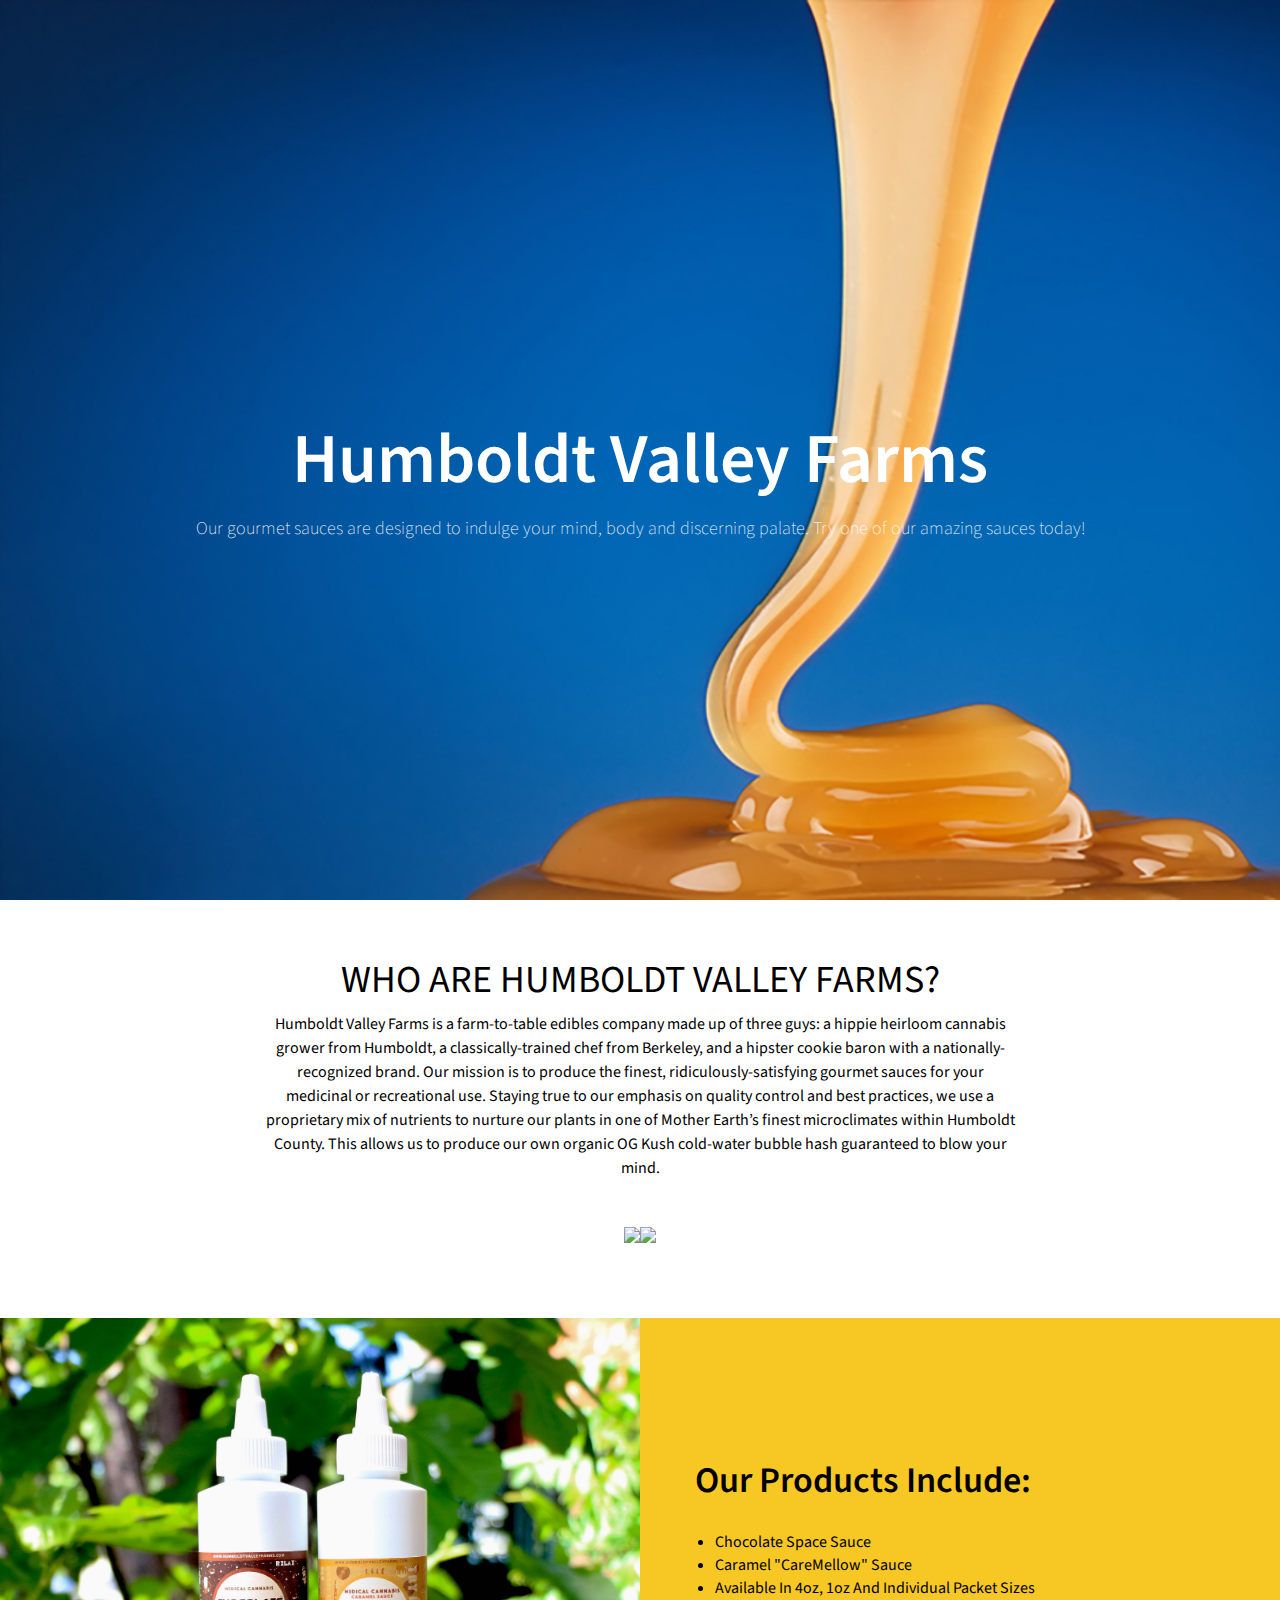
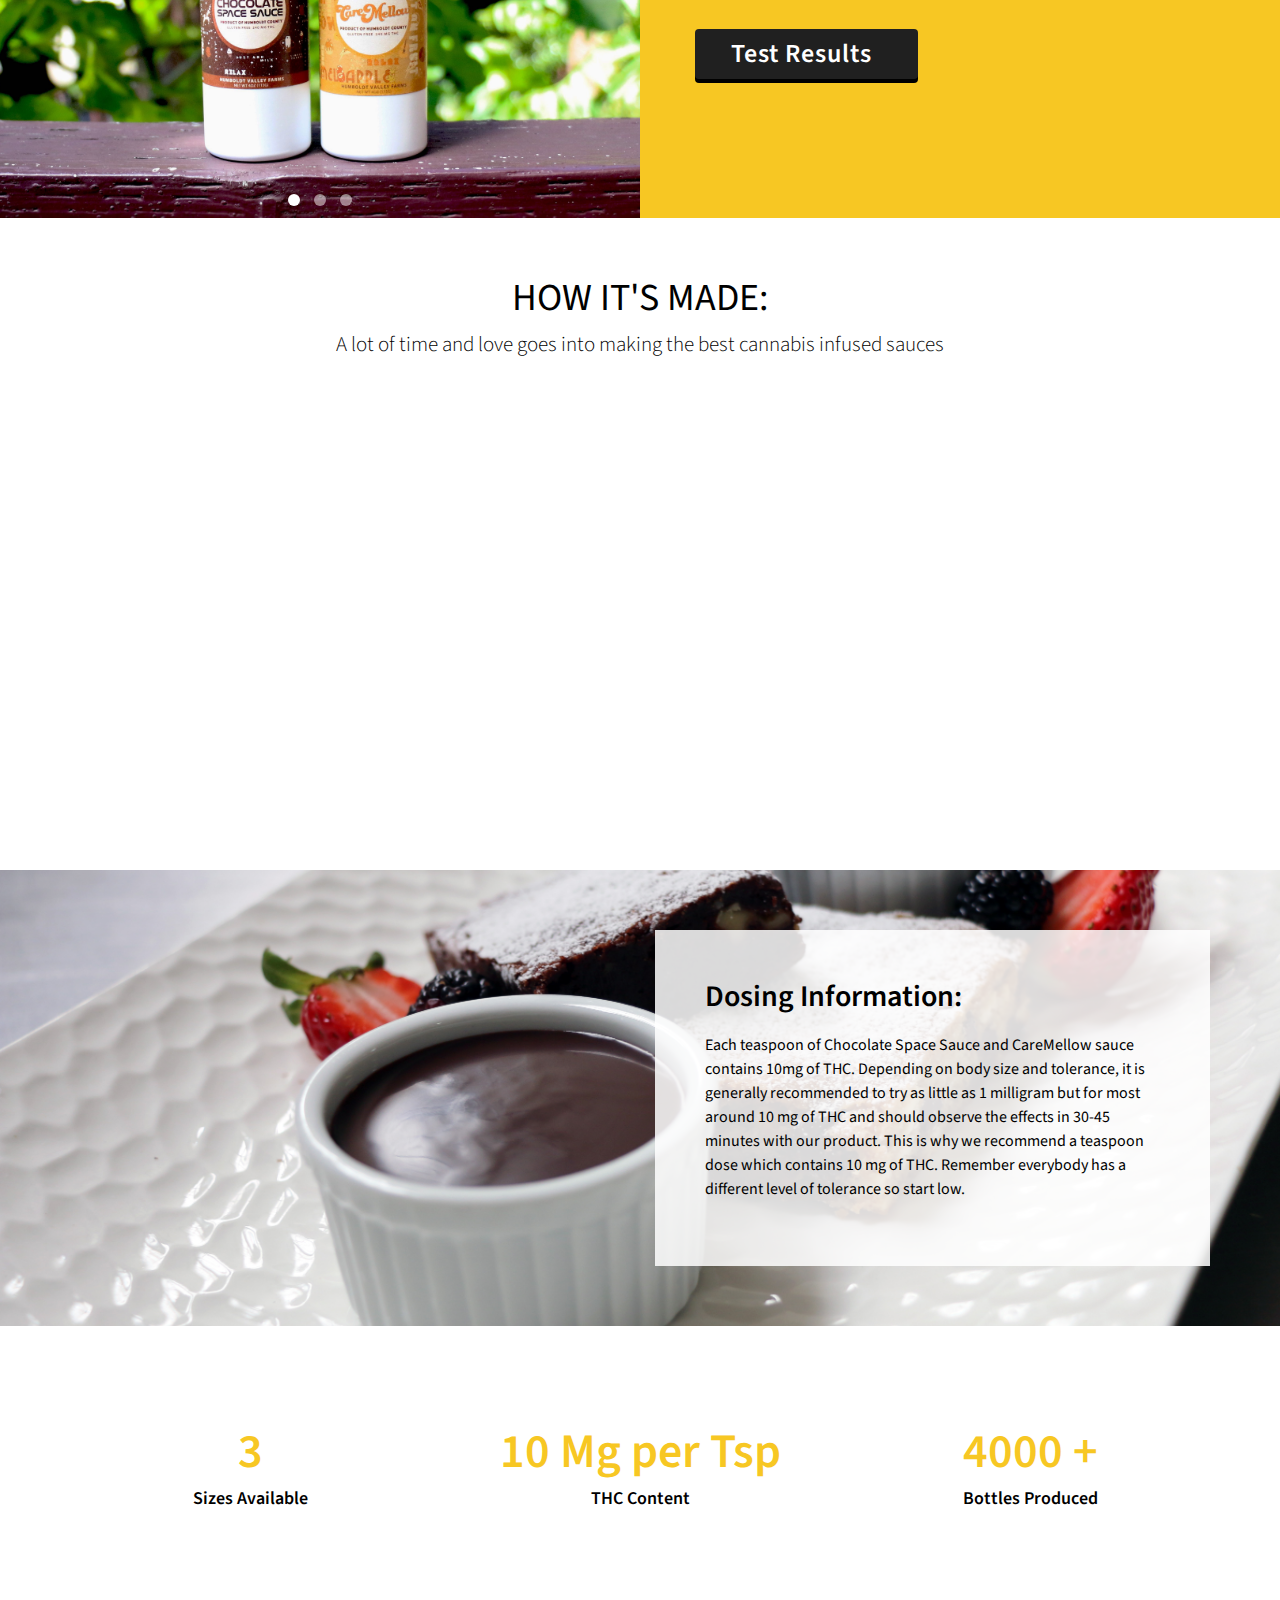
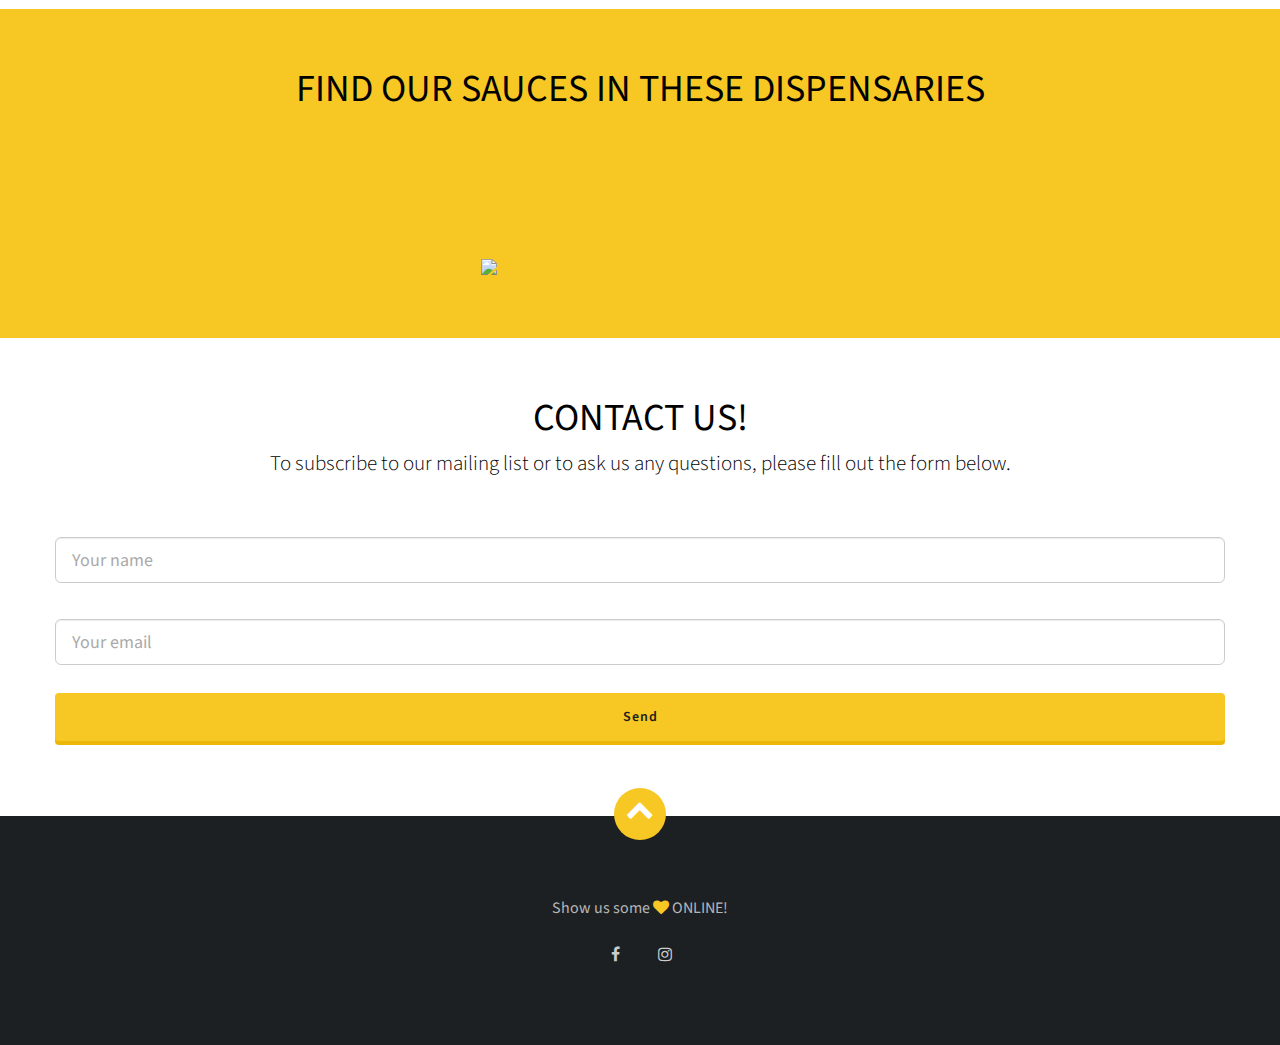
==== commit 160c56d8: "spelling errors" ====
--- a/welcome.html
+++ b/welcome.html
@@ -3,8 +3,6 @@
 <head>
     <title>Humboldt Valley Farms</title>
     <meta charset="utf-8">
-    <meta name="description" content="1E-shop - Bootstrap Theme from angelostudio.net">
-    <meta name="author" content="ANGELOSTUDIO.NET">
     <meta name="viewport" content="width=device-width, minimum-scale=1.0, maximum-scale=1.0, user-scalable=no">
     <!-- core styles -->
 	<link href='http://fonts.googleapis.com/css?family=Source+Sans+Pro:200,300,400,600' rel='stylesheet' type='text/css'>
@@ -83,7 +81,8 @@
 				</div>
 				<div class="row">
 					<div class="col-md-8 col-md-offset-2">
-						<p>Humboldt Valley Farms is a farm-to-table edibles company made up of three guys: a hippie heirloom cannabis grower from Humboldt, a classically-trained chef from Berkeley, and a hipster cookie baron with a nationally-recognized brand. Our mission is to produce the finest, ridiculously-satisfying gourmet sauces for your medicinal or recreational use. Staying true to our emphasis on quality control and best practices, we use a proprietary mix of nutrients to nurture our plants in one of Mother Earth’s finest microclimates within Humbolt County. This allows us to produce our own organic OG Kush cold-water bubble hash guaranteed to blow your mind. </p>
+						<p>Humboldt Valley Farms is a farm-to-table edibles company made up of three guys: a hippie heirloom cannabis grower from Humboldt, a classically-trained chef from Berkeley, and a hipster cookie baron with a nationally-recognized brand. Our mission is to produce the finest, ridiculously-satisfying gourmet sauces for your medicinal or recreational use. Staying true to our emphasis on quality control and best practices, we use a proprietary mix of nutrients to nurture our plants in one of Mother Earth’s finest microclimates within Humboldt County. This allows us to produce our own organic OG Kush cold-water bubble hash guaranteed to blow your mind. </p>
+            <p><img class="spaced" src="img/cocologo.png" height="250px"><img class="spaced" src="img/caralogo.png" height="260px"></p>
 					</div>
 				</div>
 			</div>
@@ -107,7 +106,7 @@
                                     <h1><b>Our Products Include:</b></h1>
                                     <ul style="padding: 20px;">
 										<li>Chocolate Space Sauce</li>
-										<li>Caramel "CareMellow" Sauce</li>
+                    <li>Caramel "CareMellow" Sauce</li>
 										<li>Available In 4oz, 1oz And Individual Packet Sizes</li>
                                     </ul>
                                     <a href="#" data-toggle="modal" data-target="#product-modal" class="btn dark"><b>Test Results</b></a>
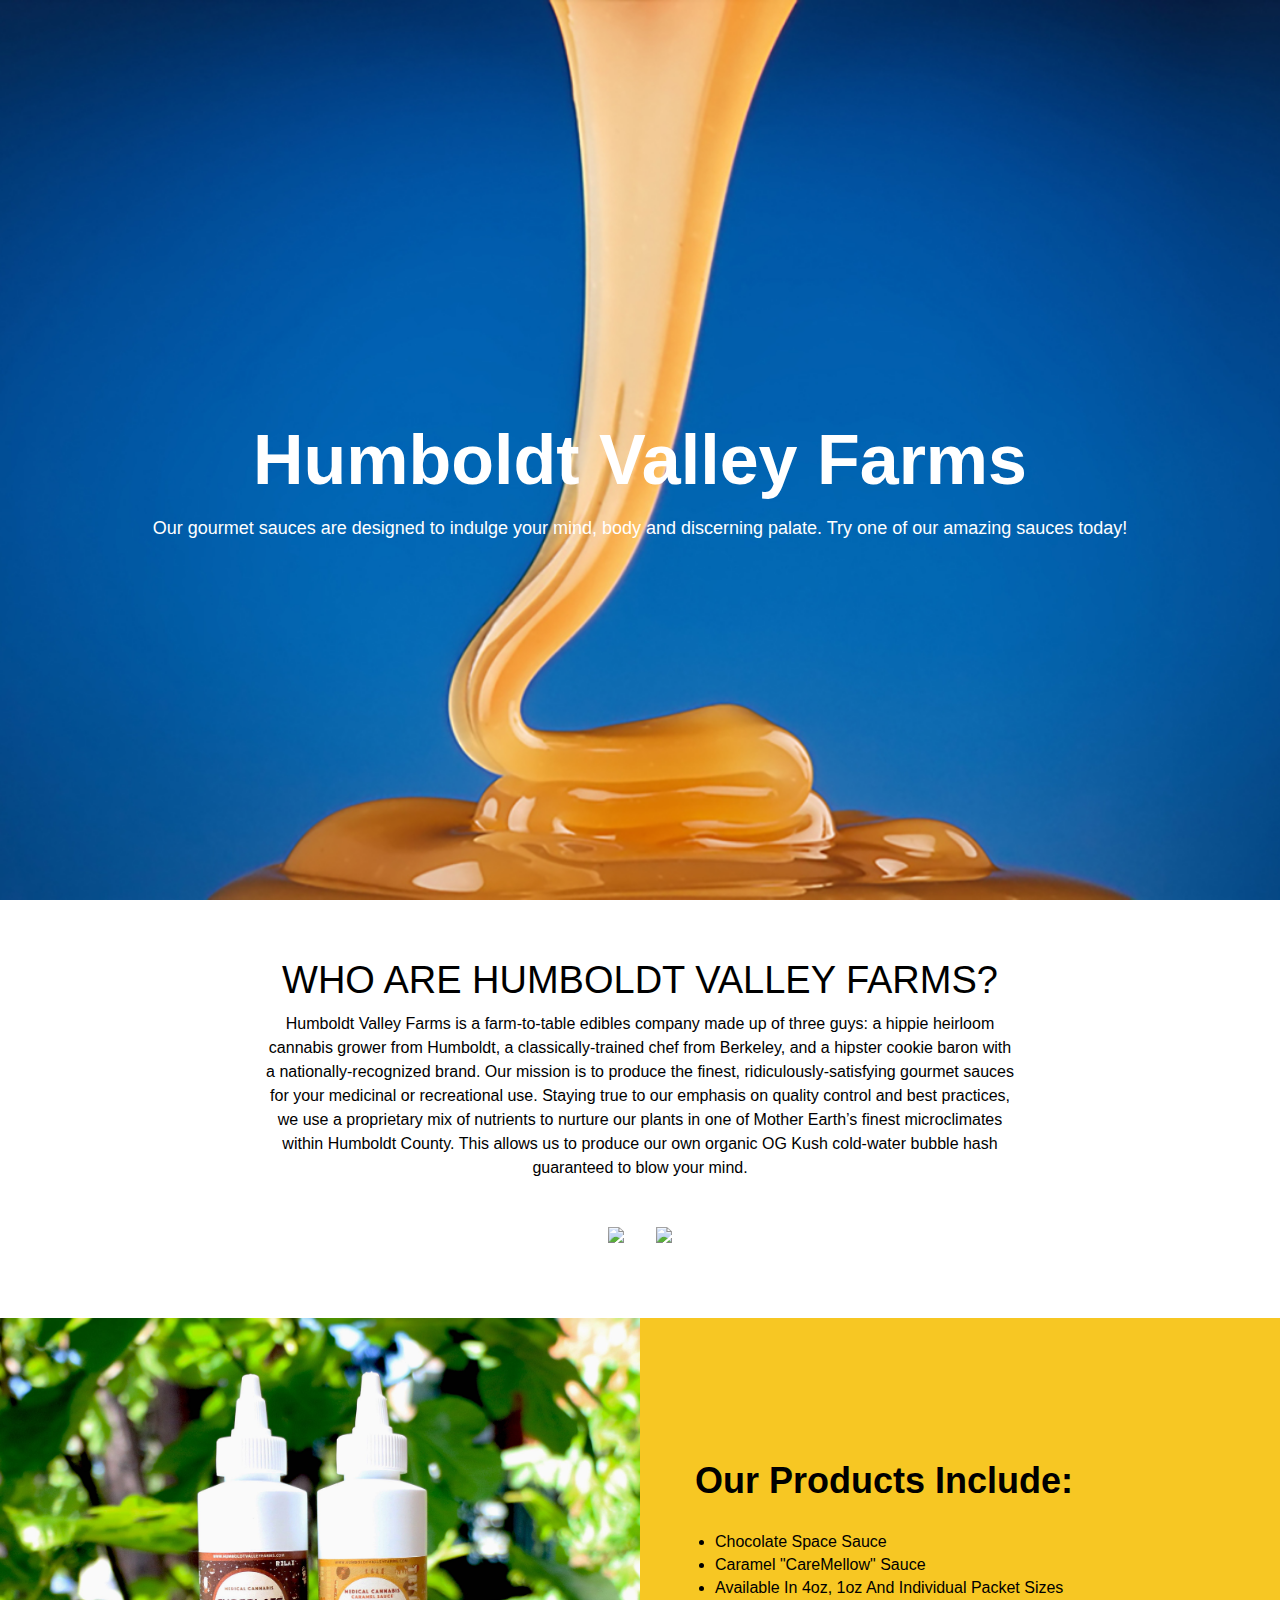
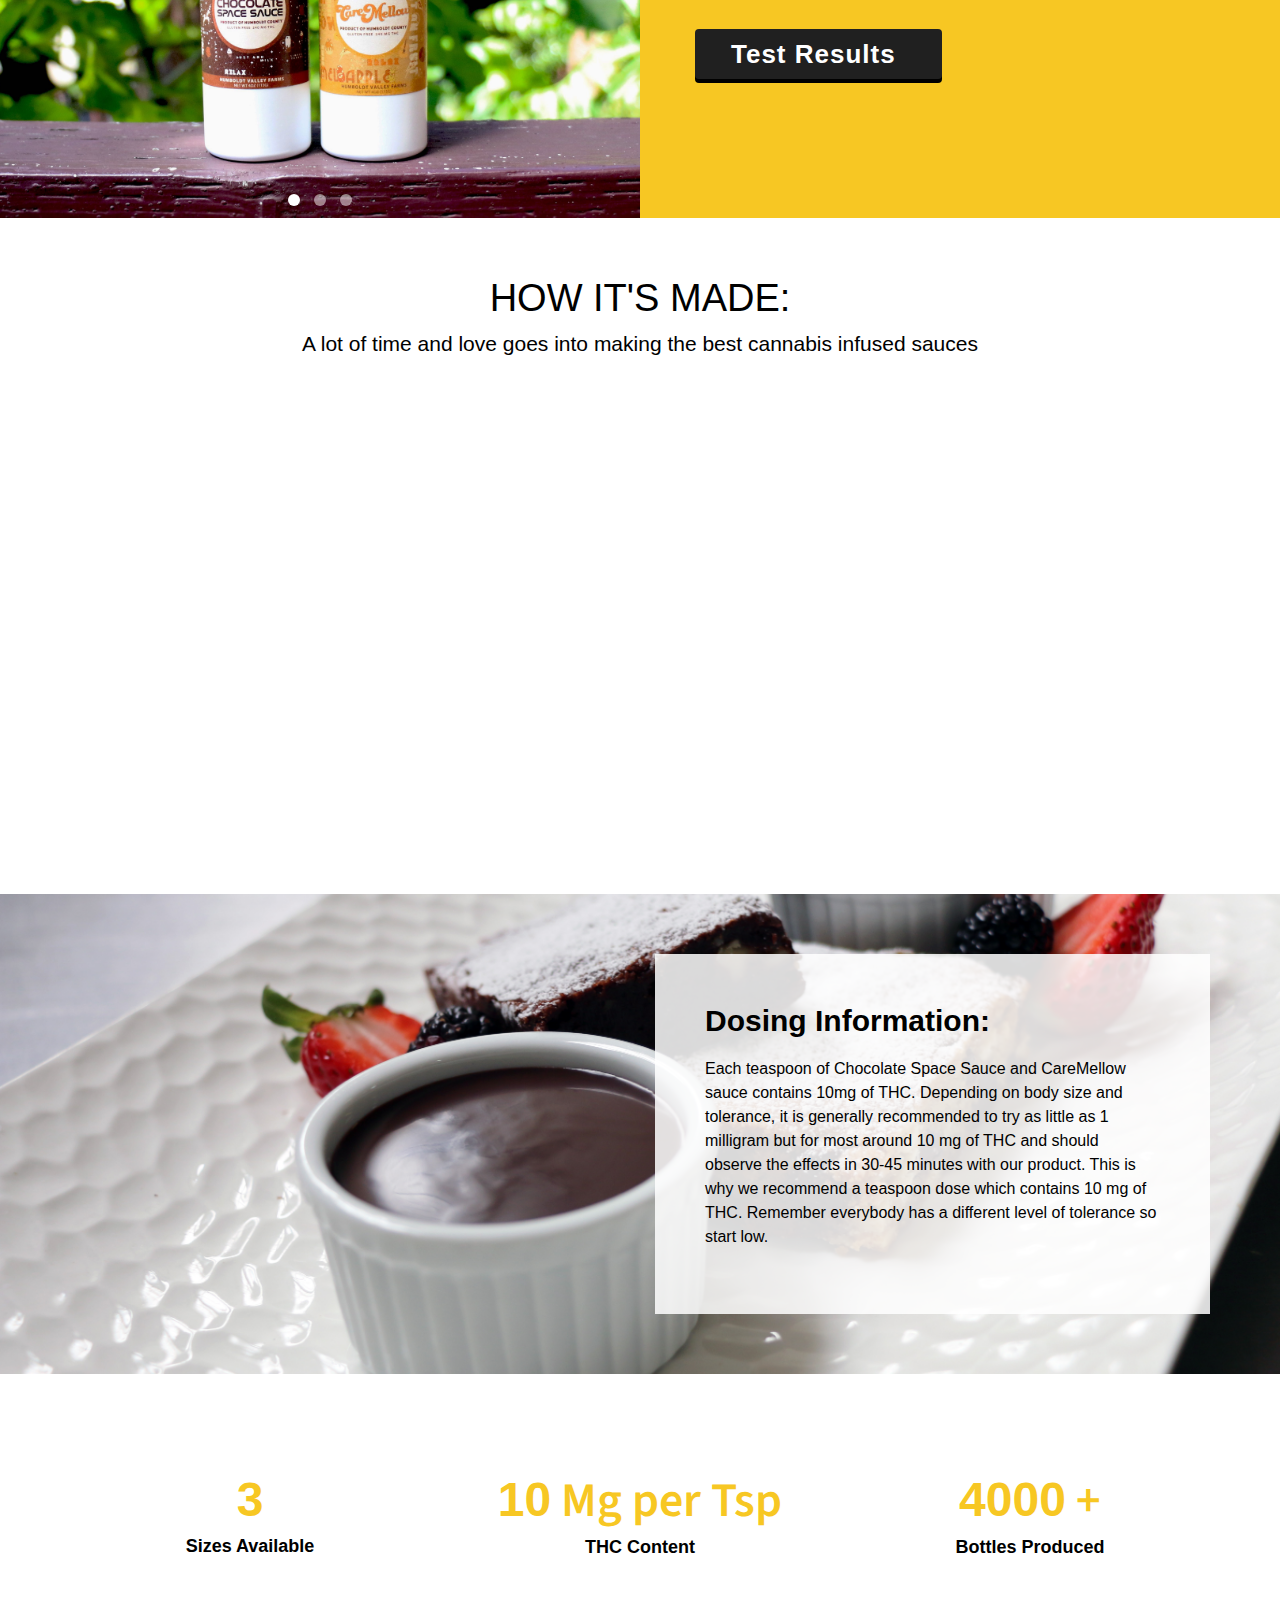
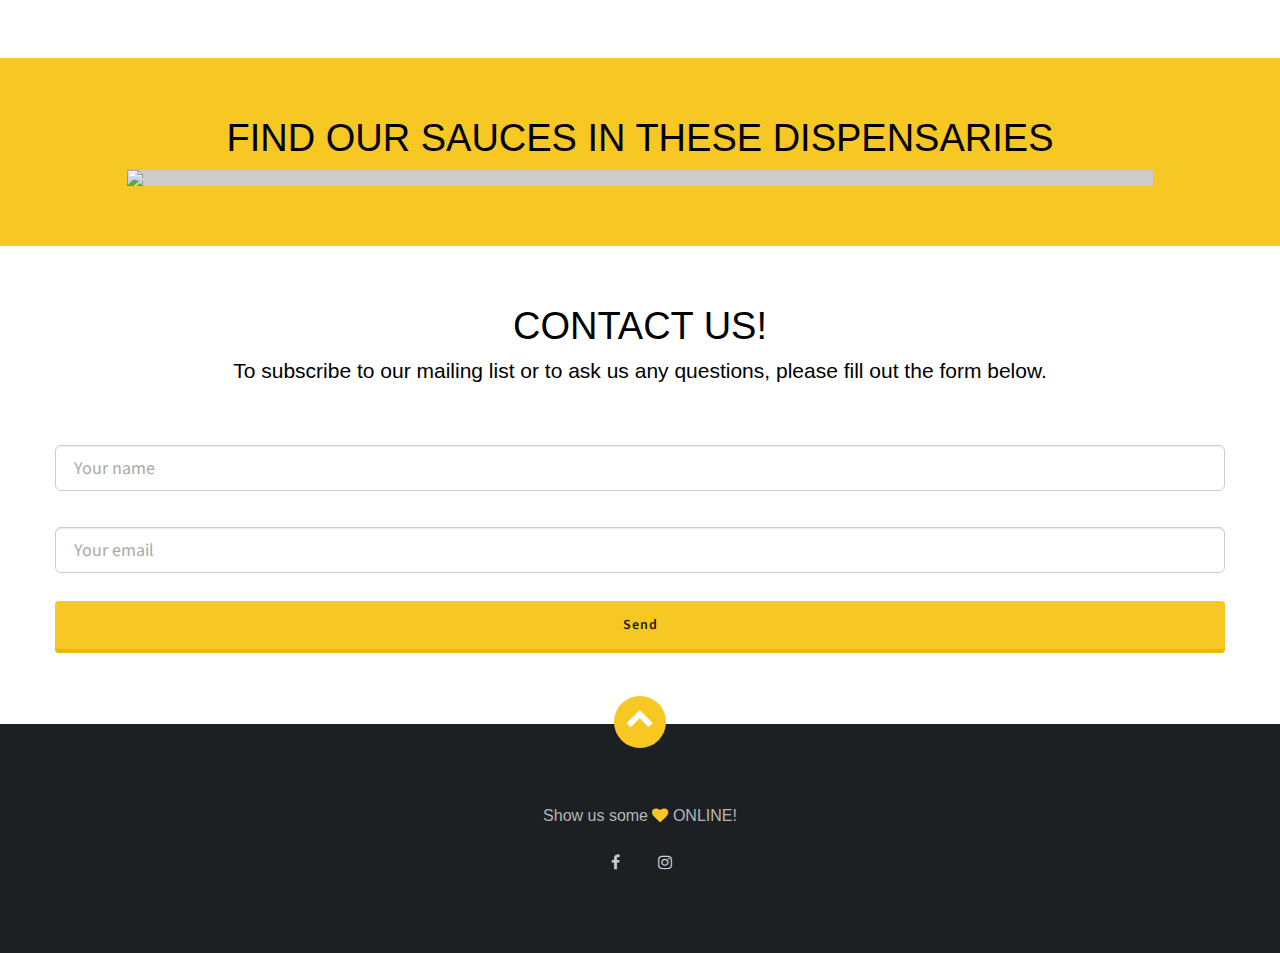
==== commit f7074f04: "change font style for site to varela" ====
--- a/welcome.html
+++ b/welcome.html
@@ -61,9 +61,9 @@
 					<div class="row">
 						<div class="col-sm-12">
 							<div class="hero-unit">
-								<h1 class="whitetext title"><b>Humboldt Valley Farms</b></h1>
+								<h1 class="whitetext varela title"><b>Humboldt Valley Farms</b></h1>
 								<h3><b></b></h3>
-                <h4 class="whitetext"> Our gourmet sauces are designed to indulge your mind, body and discerning palate. Try one of our amazing sauces today!</h4>
+                <h4 class="whitetext varela"> Our gourmet sauces are designed to indulge your mind, body and discerning palate. Try one of our amazing sauces today!</h4>
           </div>
 				</div>
         <br>
@@ -76,12 +76,12 @@
         	<div class="container">
         		<div class="row header">
 					<div class="col-md-12">
-						<h2>Who are Humboldt Valley Farms?</h2>
+						<h2 class = "varela">Who are Humboldt Valley Farms?</h2>
 					</div>
 				</div>
 				<div class="row">
 					<div class="col-md-8 col-md-offset-2">
-						<p>Humboldt Valley Farms is a farm-to-table edibles company made up of three guys: a hippie heirloom cannabis grower from Humboldt, a classically-trained chef from Berkeley, and a hipster cookie baron with a nationally-recognized brand. Our mission is to produce the finest, ridiculously-satisfying gourmet sauces for your medicinal or recreational use. Staying true to our emphasis on quality control and best practices, we use a proprietary mix of nutrients to nurture our plants in one of Mother Earth’s finest microclimates within Humboldt County. This allows us to produce our own organic OG Kush cold-water bubble hash guaranteed to blow your mind. </p>
+						<p class="varela">Humboldt Valley Farms is a farm-to-table edibles company made up of three guys: a hippie heirloom cannabis grower from Humboldt, a classically-trained chef from Berkeley, and a hipster cookie baron with a nationally-recognized brand. Our mission is to produce the finest, ridiculously-satisfying gourmet sauces for your medicinal or recreational use. Staying true to our emphasis on quality control and best practices, we use a proprietary mix of nutrients to nurture our plants in one of Mother Earth’s finest microclimates within Humboldt County. This allows us to produce our own organic OG Kush cold-water bubble hash guaranteed to blow your mind. </p>
             <p><img class="spaced" src="img/cocologo.png" height="250px"><img class="spaced" src="img/caralogo.png" height="260px"></p>
 					</div>
 				</div>
@@ -103,13 +103,13 @@
                         <div class="half-box-right">
                             <div class="center-vertical">
                                 <div class="center-vertical-box">
-                                    <h1><b>Our Products Include:</b></h1>
+                                    <h1 class="varela"><b>Our Products Include:</b></h1>
                                     <ul style="padding: 20px;">
-										<li>Chocolate Space Sauce</li>
-                    <li>Caramel "CareMellow" Sauce</li>
-										<li>Available In 4oz, 1oz And Individual Packet Sizes</li>
+										<li class="varela">Chocolate Space Sauce</li>
+                    <li class="varela">Caramel "CareMellow" Sauce</li>
+										<li class="varela">Available In 4oz, 1oz And Individual Packet Sizes</li>
                                     </ul>
-                                    <a href="#" data-toggle="modal" data-target="#product-modal" class="btn dark"><b>Test Results</b></a>
+                                    <a href="#" data-toggle="modal" data-target="#product-modal" class="btn dark varela"><b>Test Results</b></a>
                                 </div>
                             </div>
                         </div>
@@ -122,8 +122,8 @@
 			<div class="container padding-top-bottom">
 				<div class="row header">
 					<div class="col-md-12">
-						<h2>How It's Made:</h2>
-						<p>A lot of time and love goes into making the best cannabis infused sauces</p>
+						<h2 class="varela">How It's Made:</h2>
+						<p class="varela">A lot of time and love goes into making the best cannabis infused sauces</p>
 					</div>
 				</div>
 				<div class="container">
@@ -131,22 +131,22 @@
 			            <div class="col-md-4 col-sm-4 col-xs-12 anima scale-in ">
 			                <article class="text-center">
 				                <img src="img/kush.jpg" alt="#" class="zoom-img img-responsive center-block">
-			                    <h3>​ORIGINS | QUALITY</h3>
-			                    <p>We use single origin organic OG kush to produce cold water hash and top quality ingredients. This method yields clean, uncorrupted cannabis-trichome resin from our heirloom farmers' OG Kush.</p>
+			                    <h3 class="varela">​ORIGINS | QUALITY</h3>
+			                    <p class="varela">We use single origin organic OG kush to produce cold water hash and top quality ingredients. This method yields clean, uncorrupted cannabis-trichome resin from our heirloom farmers' OG Kush.</p>
 			                </article>
 			            </div>
 						<div class="col-md-4 col-sm-4 col-xs-12 anima scale-in d1">
 			                <article class="text-center">
 								<img src="img/kitchen.jpg" alt="#" class="zoom-img img-responsive center-block">
-			                    <h3>​CRAFT | OUR PRODUCT</h3>
-			                    <p>We produce and bottle our syrups in a professional kitchen by our resident pastry chef ensuring the highest and best tasting product.</p>
+			                    <h3 class="varela">​CRAFT | OUR PRODUCT</h3>
+			                    <p class="varela">We produce and bottle our syrups in a professional kitchen by our resident pastry chef ensuring the highest and best tasting product.</p>
 			                </article>
 			            </div>
 						<div class="col-md-4 col-sm-4 col-xs-12 anima scale-in d2">
 			                <article class="text-center">
 								<img src="img/milk.jpg" alt="#" class="zoom-img img-responsive center-block">
-			                    <h3>FINAL PRODUCT | USAGE</h3>
-			                    <p>We ensure the very best finished product we can produce, allowing you to enjoy our sauces with your favorite desserts or simply mixed with milk for a delicious treat!</p>
+			                    <h3 class="varela">FINAL PRODUCT | USAGE</h3>
+			                    <p class="varela">We ensure the very best finished product we can produce, allowing you to enjoy our sauces with your favorite desserts or simply mixed with milk for a delicious treat!</p>
 			                </article>
 			            </div>
 		            </div>
@@ -159,8 +159,8 @@
 				<div class="row">
 					<div class="col-md-6 col-md-offset-6">
 						<div class="white-box">
-							<h2><b>Dosing Information:</b></h2>
-							<p>Each teaspoon of Chocolate Space Sauce and CareMellow sauce contains 10mg of THC. Depending on body size and tolerance, it is generally recommended to try as little as 1 milligram but for most around 10 mg of THC and should observe the effects in 30-45 minutes with our product. This is why we recommend a teaspoon dose which contains 10 mg of THC. Remember everybody has a different level of tolerance so start low. </p>
+							<h2 class="varela center"><b>Dosing Information:</b></h2>
+							<p class="varela">Each teaspoon of Chocolate Space Sauce and CareMellow sauce contains 10mg of THC. Depending on body size and tolerance, it is generally recommended to try as little as 1 milligram but for most around 10 mg of THC and should observe the effects in 30-45 minutes with our product. This is why we recommend a teaspoon dose which contains 10 mg of THC. Remember everybody has a different level of tolerance so start low. </p>
 				</div>
 			</div>
 		</section>
@@ -171,20 +171,20 @@
 				<div class="row">
 					<div class="col-md-4 col-sm-4">
 						<div class="numbers-item">
-							<h2 class="counter">3</h2>
-							<h4>Sizes Available</h4>
+							<h2 class="counter varela">3</h2>
+							<h4 class="varela">Sizes Available</h4>
 						</div>
 					</div>
 					<div class="col-md-4 col-sm-4">
 						<div class="numbers-item">
-							<h2><span class="counter">10</span> <span>Mg per Tsp</span></h2>
-							<h4>THC Content</h4>
+							<h2><span class="counter varela">10</span> <span>Mg per Tsp</span></h2>
+							<h4 class="varela">THC Content</h4>
 						</div>
 					</div>
 					<div class="col-md-4 col-sm-4">
 						<div class="numbers-item">
-							<h2><span class="counter">4000</span> <span>+</span></h2>
-							<h4>Bottles Produced</h4>
+							<h2><span class="counter varela">4000</span> <span>+</span></h2>
+							<h4 class="varela">Bottles Produced</h4>
 						</div>
 					</div>
 				</div>
@@ -195,7 +195,7 @@
           <div class="container">
             <div class="row header">
           <div class="col-md-12">
-            <h2>Find Our Sauces In These Dispensaries</h2>
+            <h2 class="varela">Find Our Sauces In These Dispensaries</h2>
           </div>
         </div>
         <div class="wraps">
@@ -211,8 +211,8 @@
       <div class="container">
         <div class="row header">
           <div class="col-md-12">
-            <h2>Contact Us!</h2>
-            <p>To subscribe to our mailing list or to ask us any questions, please fill out the form below.</p>
+            <h2 class="varela">Contact Us!</h2>
+            <p class="varela">To subscribe to our mailing list or to ask us any questions, please fill out the form below.</p>
           </div>
             <form action="https://formspree.io/humboldtvalleyfarms@gmail.com" method="POST">
           <input class="spaced form-control input-lg requiredField" type="text" name="name" placeholder="Your name">
@@ -261,7 +261,7 @@
         <section class="footer-1 text-center">
             <div class="container-fluid">
                 <a href="#home" class="back-to-top smooth-scroll"><i class="fa fa-chevron-up"></i></a>
-                <p>Show us some <i class="fa fa-heart color-text"></i> ONLINE!</p>
+                <p class="varela">Show us some <i class="fa fa-heart color-text"></i> ONLINE!</p>
             	<ul class="social-links-2 ">
 					<li><a href="http://www.facebook.com/Humboldt-Valley-Farms-1569031443415351/"><i class="fa fa-facebook"></i></a></li>
 					<li><a href="http://www.instagram.com/humboldtvalleyfarms/"><i class="fa fa-instagram"></i></a></li>
--- a/css/core.css
+++ b/css/core.css
@@ -457,6 +457,7 @@
   -moz-background-size: cover;
   -o-background-size: cover;
   background-size: cover;
+  background-position: center center;
 }
 
 @media (max-width: 769px) {
@@ -736,7 +737,47 @@
   color: white;
 }
 
+.varela {
+  font-family: 'Varela', sans-serif;
+}
+
+.center {
+  margin: 0 auto;
+}
+
 .spaced {
   margin-top: 2em;
 }
 
+.wraps {
+  width:90%;
+  height:100%;
+  margin:0 auto;
+  background:#CCC
+}
+
+.h_iframe {
+  position:relative;
+}
+
+.h_iframe .ratio {
+  display:block;
+  width:100%;
+  height:auto;
+}
+
+.h_iframe iframe {
+  position:absolute;
+  top:0;
+  left:0;
+  width:100%;
+  height:100%;
+}
+
+.spaced {
+  padding-left: 1em;
+  padding-right: 1em;
+}
+
+
+
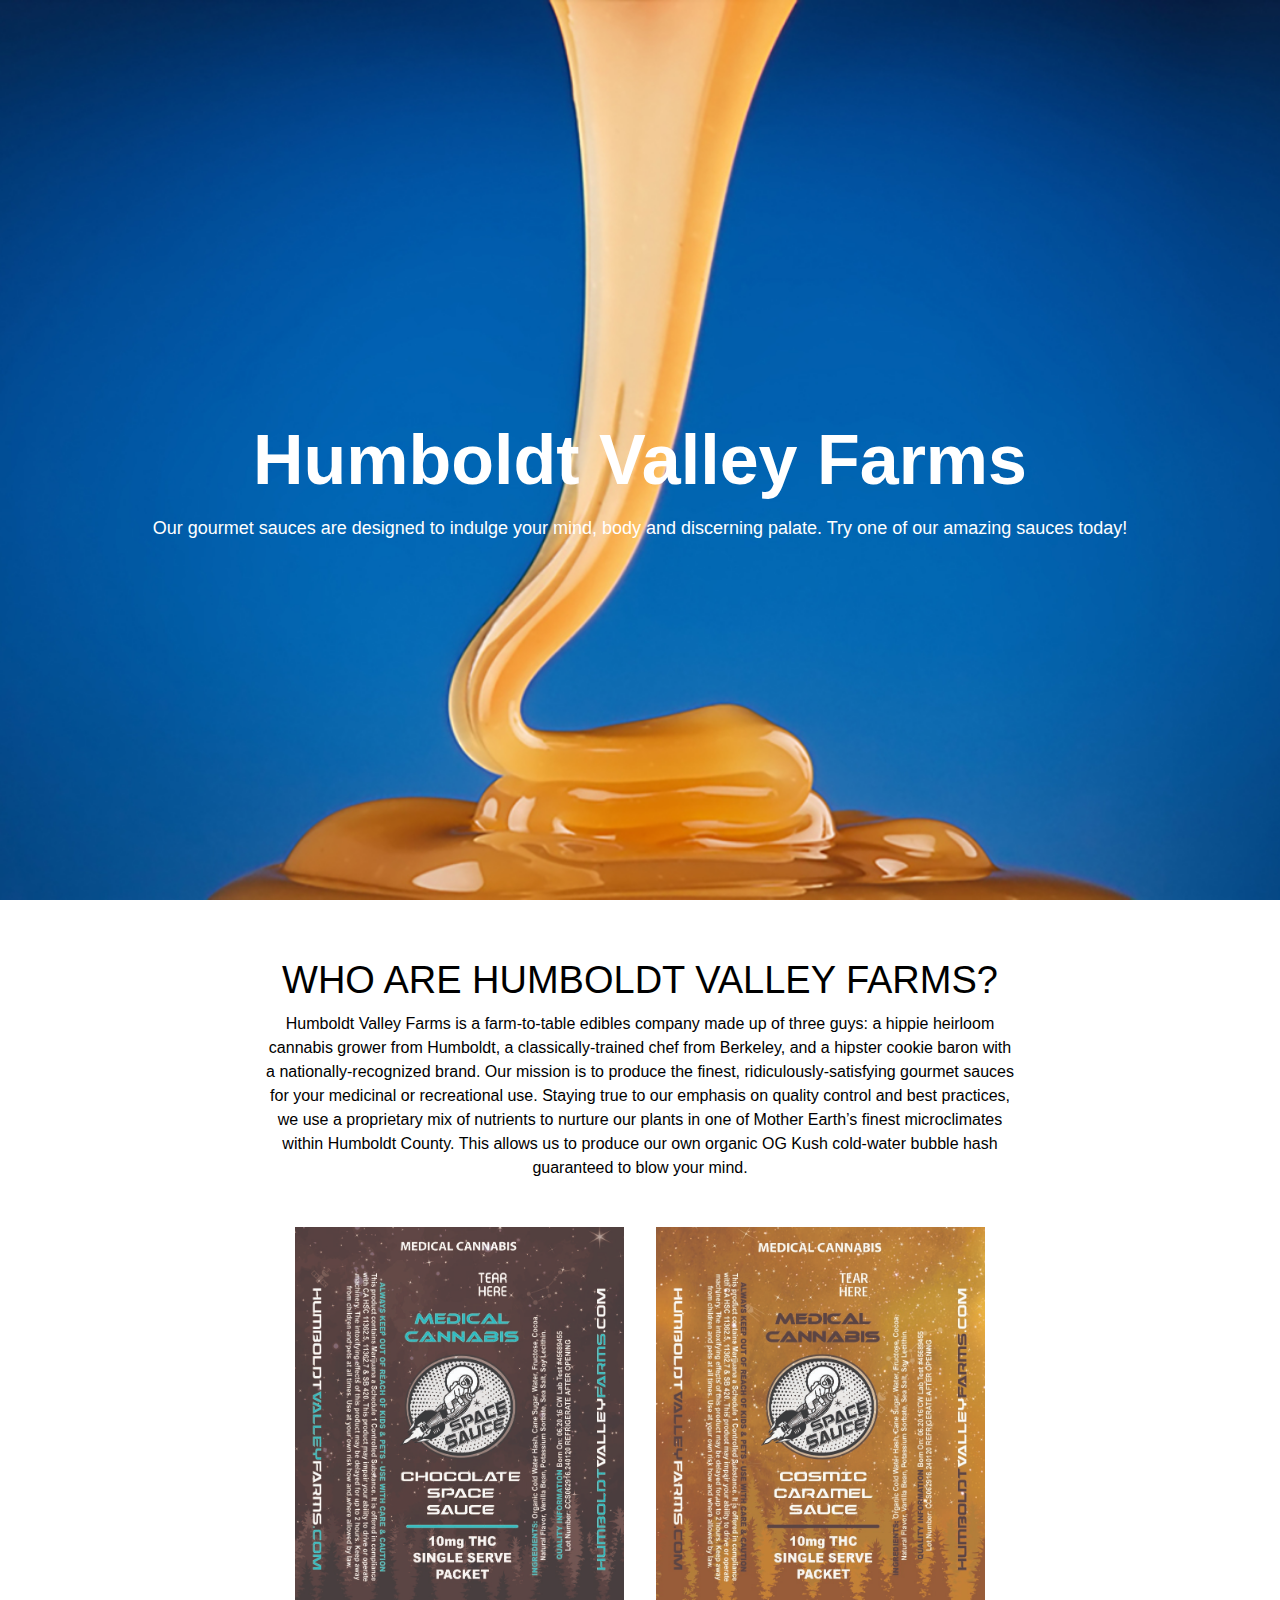
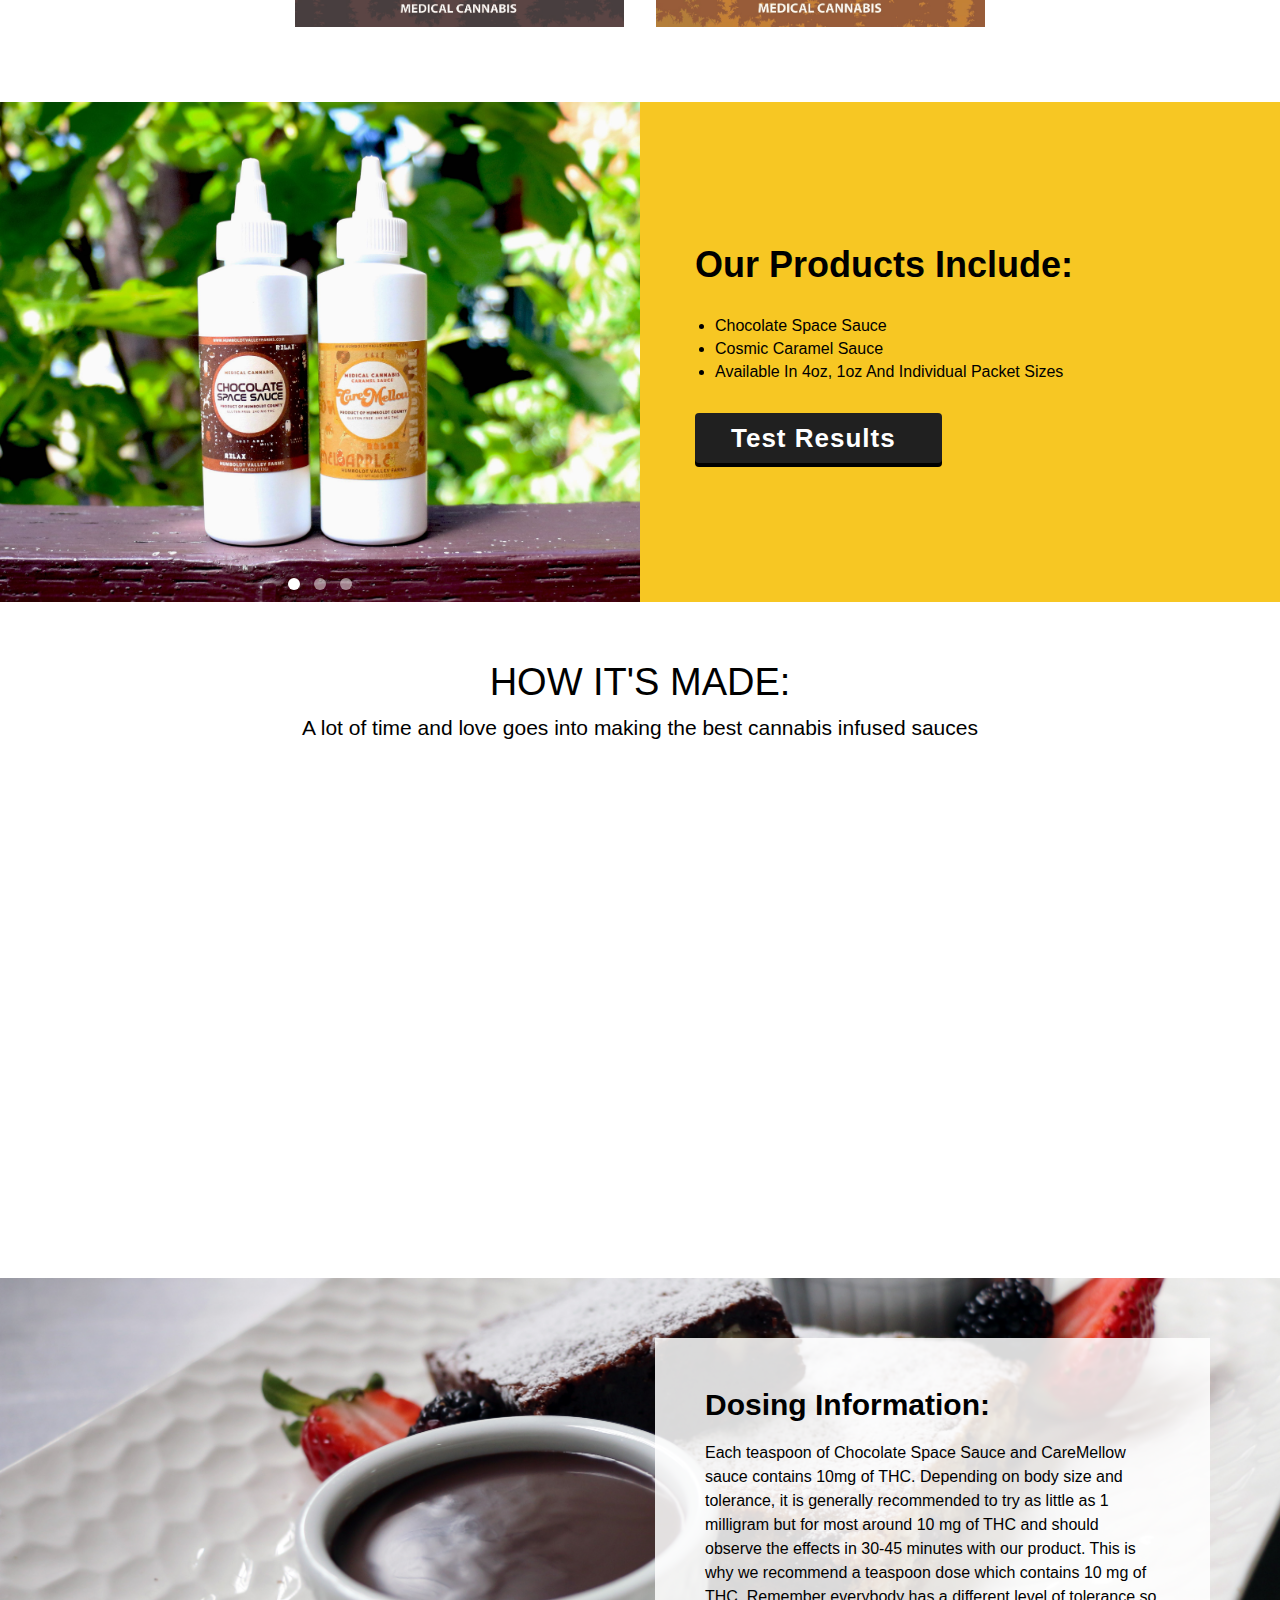
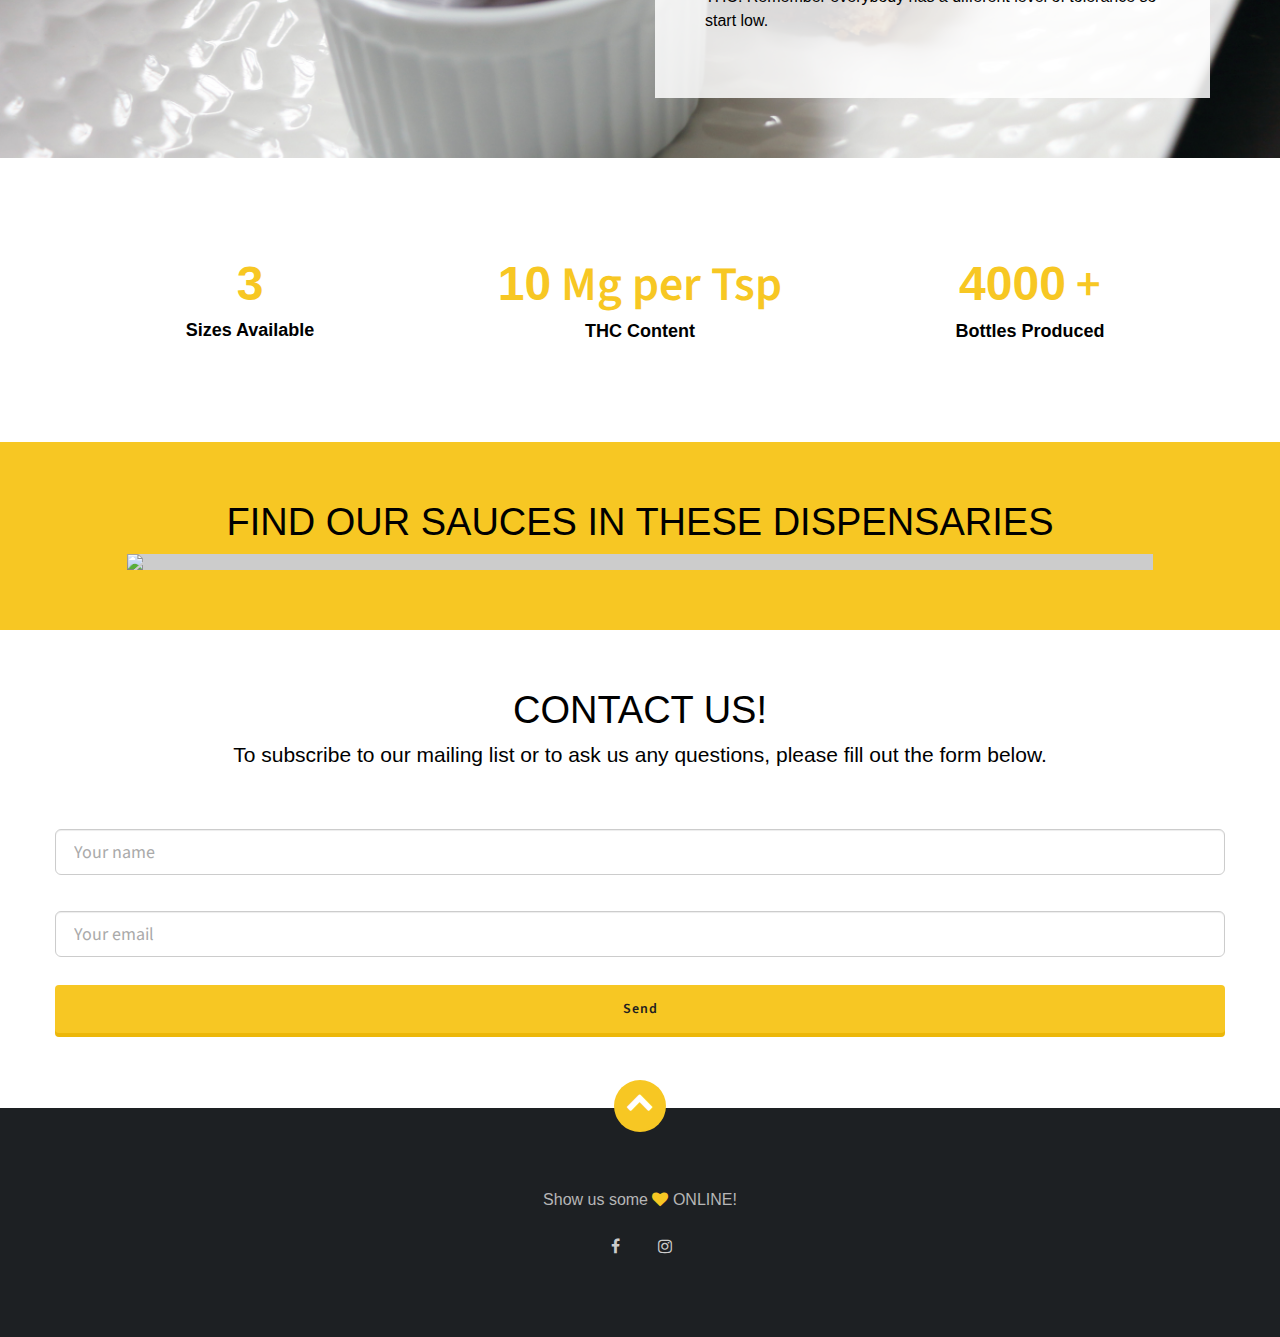
==== commit 6ba0b25b: "add new labels and change wording for old caramel sauce names" ====
--- a/welcome.html
+++ b/welcome.html
@@ -82,7 +82,7 @@
 				<div class="row">
 					<div class="col-md-8 col-md-offset-2">
 						<p class="varela">Humboldt Valley Farms is a farm-to-table edibles company made up of three guys: a hippie heirloom cannabis grower from Humboldt, a classically-trained chef from Berkeley, and a hipster cookie baron with a nationally-recognized brand. Our mission is to produce the finest, ridiculously-satisfying gourmet sauces for your medicinal or recreational use. Staying true to our emphasis on quality control and best practices, we use a proprietary mix of nutrients to nurture our plants in one of Mother Earth’s finest microclimates within Humboldt County. This allows us to produce our own organic OG Kush cold-water bubble hash guaranteed to blow your mind. </p>
-            <p><img class="spaced" src="img/cocologo.png" height="250px"><img class="spaced" src="img/caralogo.png" height="260px"></p>
+            <p><img class="spaced" src="img/chocnewlabel.jpg" height="400px"><img class="spaced" src="img/caramelnewlabel.jpg" height="400px"></p>
 					</div>
 				</div>
 			</div>
@@ -106,7 +106,7 @@
                                     <h1 class="varela"><b>Our Products Include:</b></h1>
                                     <ul style="padding: 20px;">
 										<li class="varela">Chocolate Space Sauce</li>
-                    <li class="varela">Caramel "CareMellow" Sauce</li>
+                    <li class="varela">Cosmic Caramel Sauce</li>
 										<li class="varela">Available In 4oz, 1oz And Individual Packet Sizes</li>
                                     </ul>
                                     <a href="#" data-toggle="modal" data-target="#product-modal" class="btn dark varela"><b>Test Results</b></a>
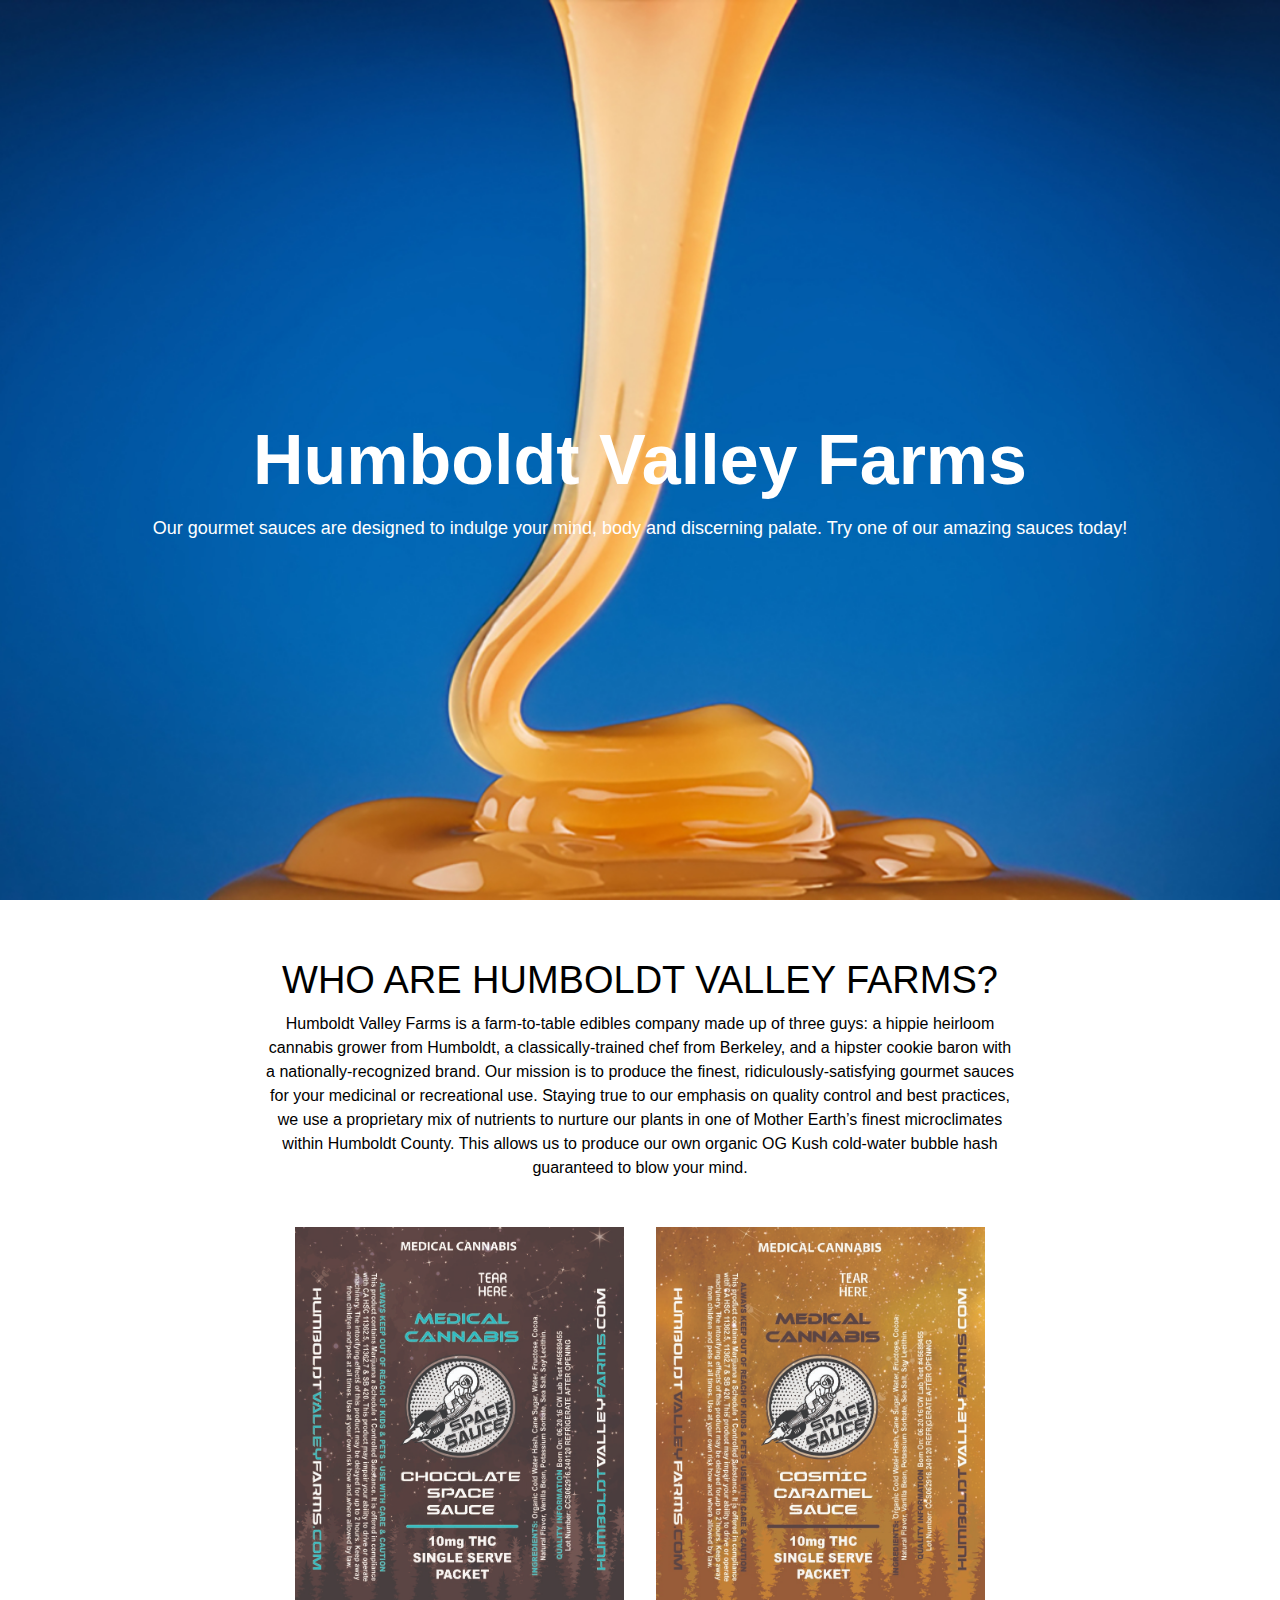
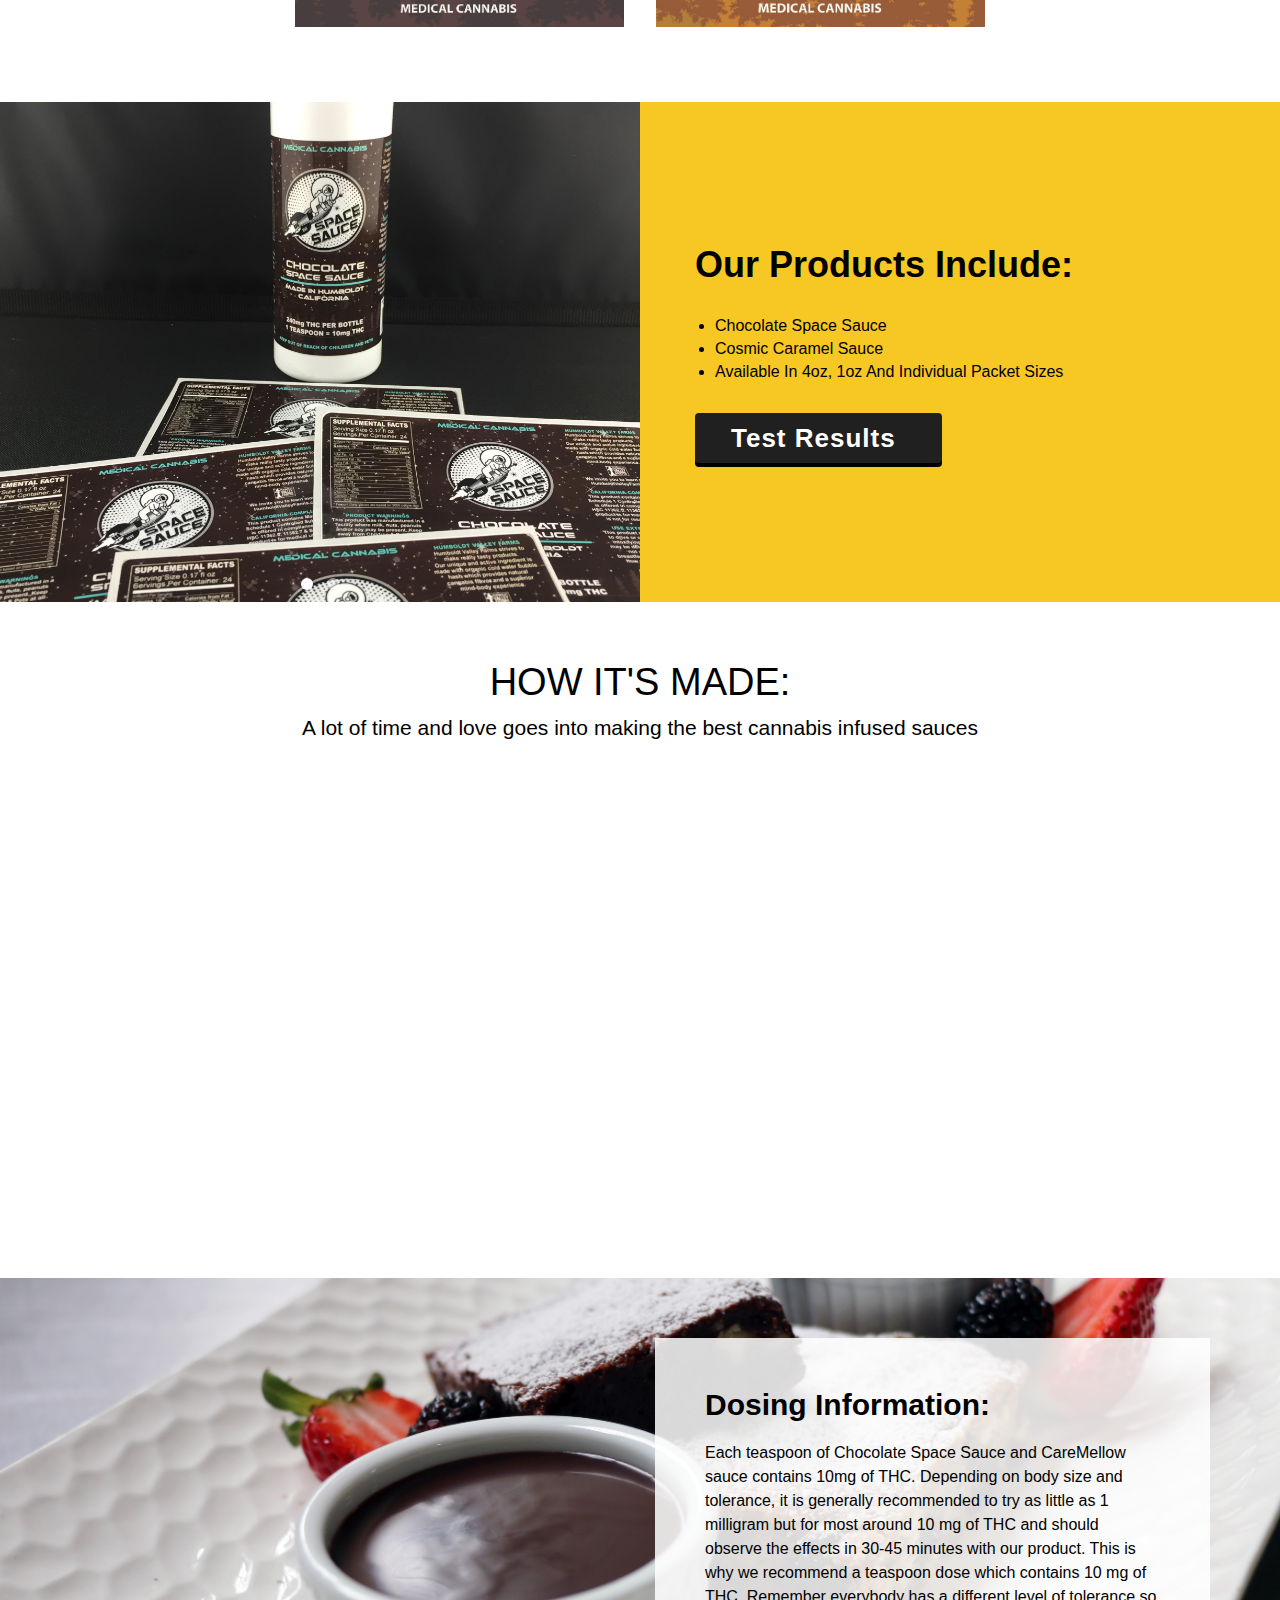
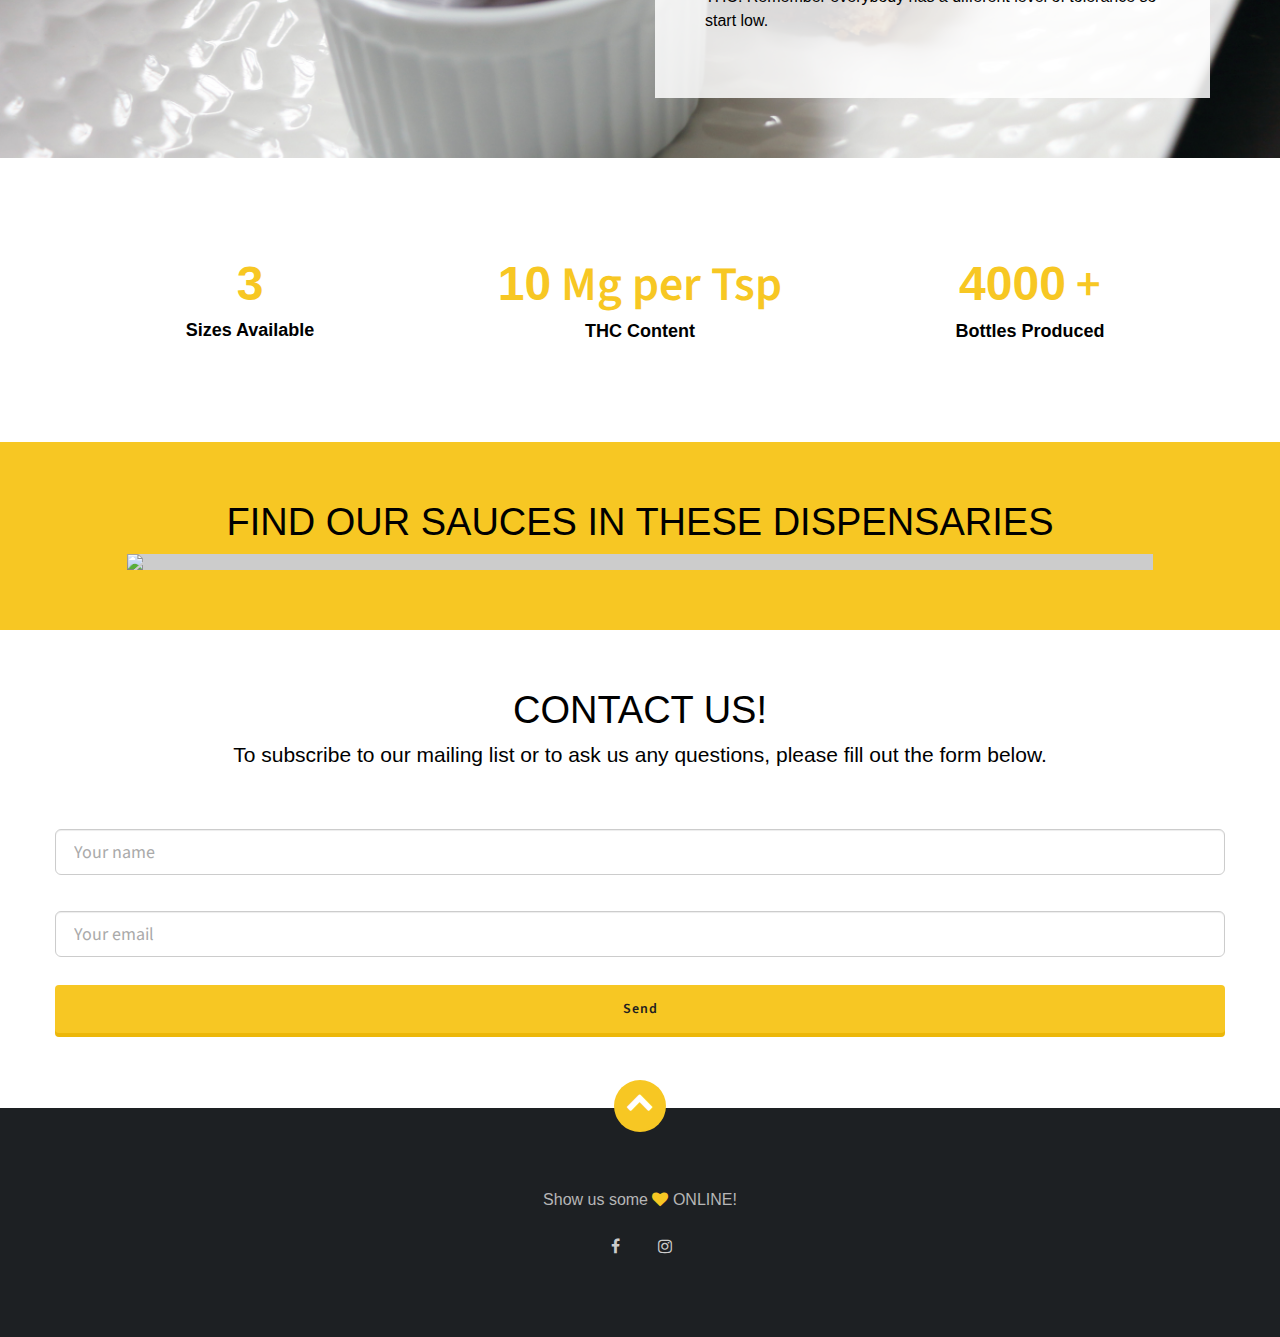
==== commit b3b275cd: "add new pic to carousel and remove old ones with caremellow refs" ====
--- a/welcome.html
+++ b/welcome.html
@@ -92,9 +92,10 @@
             <div class="container-fluid">
                 <div class="row" >
  					<div class="col-sm-6 slider">
-                        <div id="as-slider" class="owl-carousel" data-autoplay="4000" data-navigation="false" data-dots="true" data-transition="">
-                            <div class="item m-center" style="background-image: url(img/bigs.jpg);"></div>
-                            <div class="item m-center" style="background-image: url(img/littles.jpg);"></div>
+                        <div id="as-slider" class="owl-carousel" data-autoplay="5000" data-navigation="false" data-dots="true" data-transition="">
+                            <div class="item m-center" style="background-image: url(img/new.jpg);"></div>
+                            <!-- <div class="item m-center" style="background-image: url(img/bigs.jpg);"></div>
+                            <div class="item m-center" style="background-image: url(img/littles.jpg);"></div> -->
                             <div class="item m-center" style="background-image: url(img/packets.jpg);"></div>
                             <!-- <div class="item m-center" style="background-image: url(img/cup1.jpg);"></div> -->
                         </div>
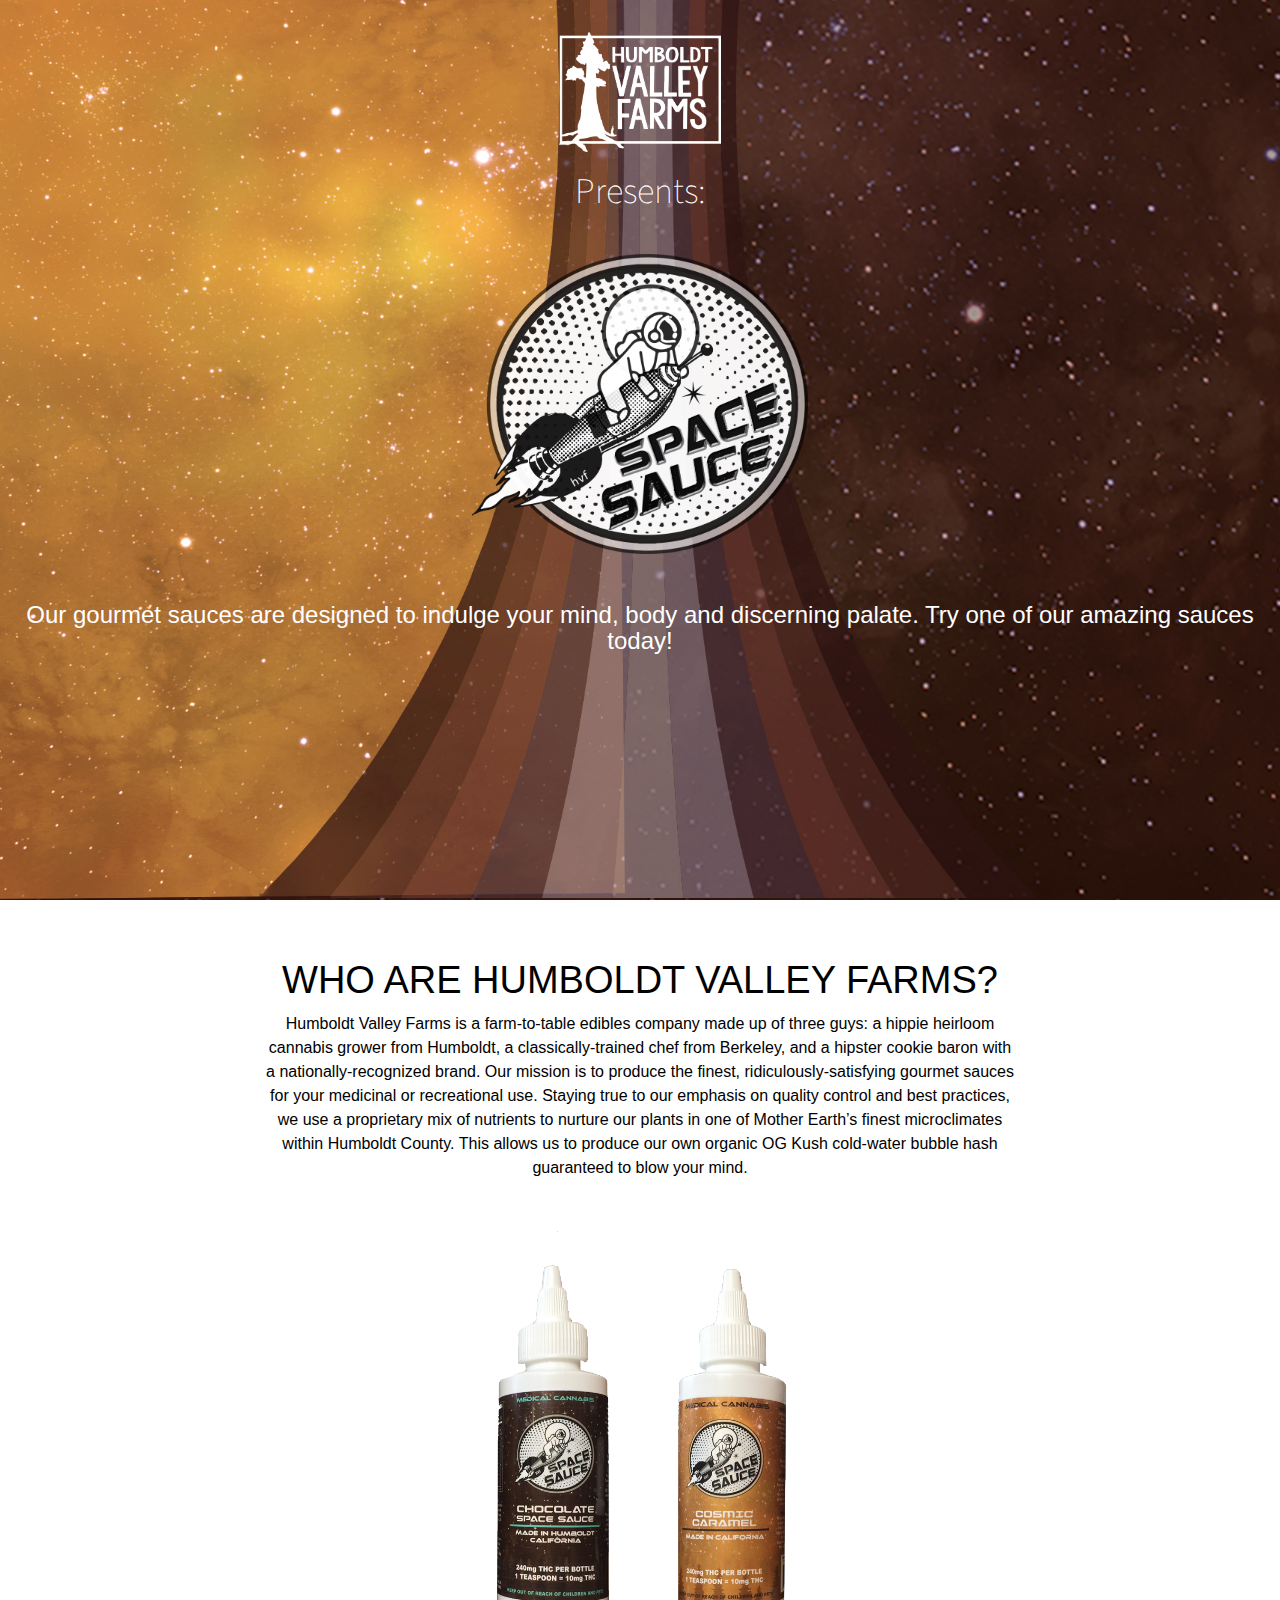
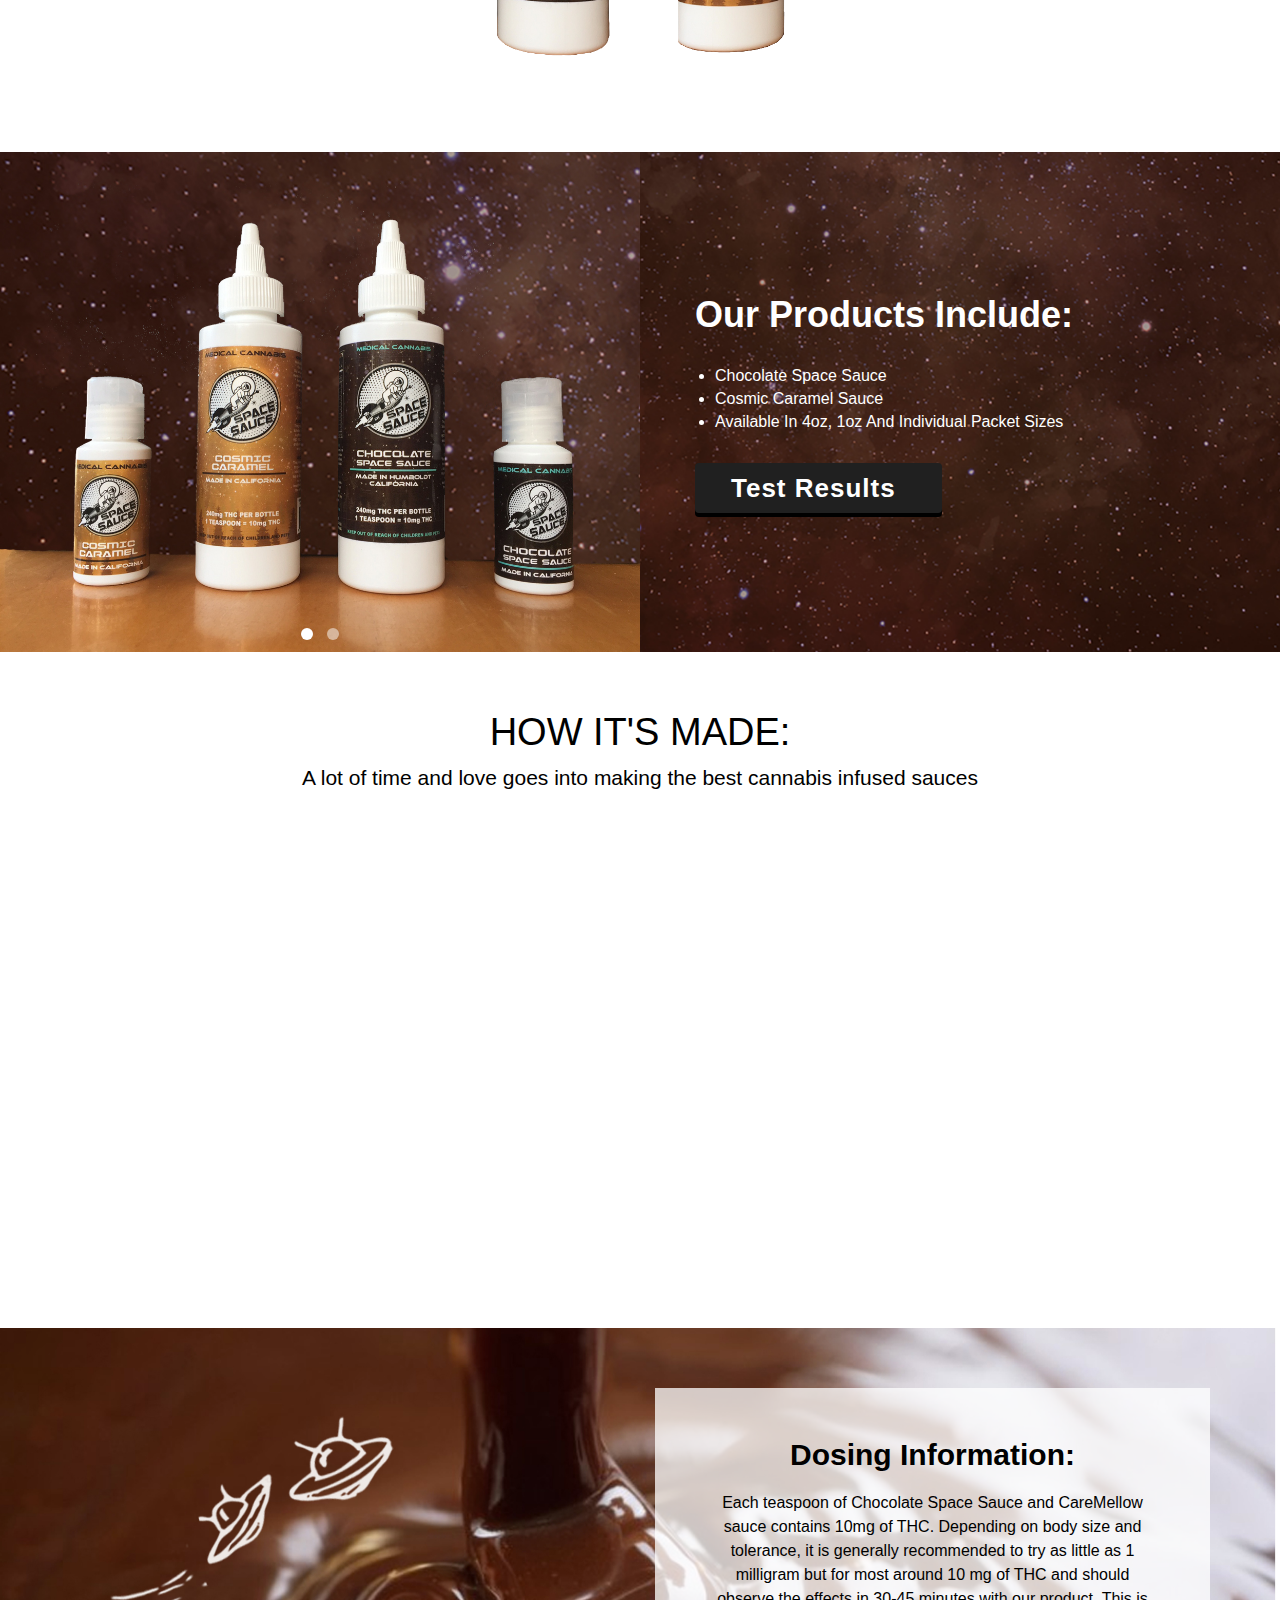
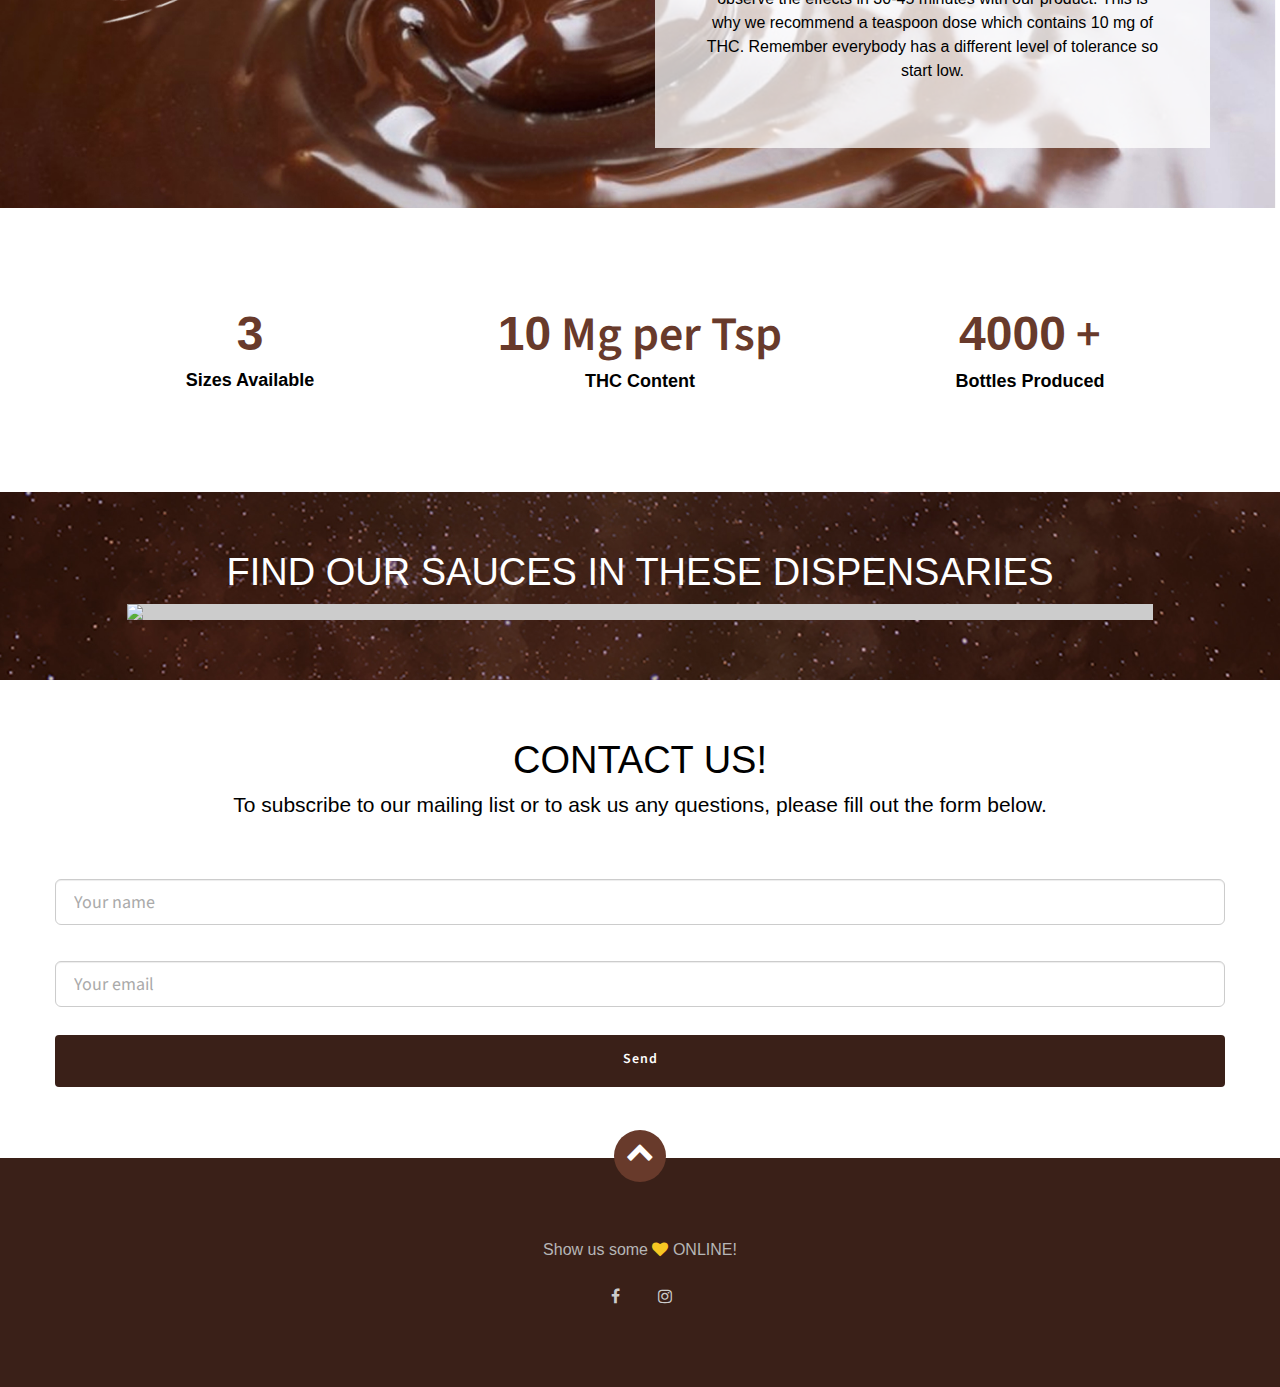
==== commit 24cc5ea9: "change whole look of site. add tons of assets and remove some" ====
--- a/welcome.html
+++ b/welcome.html
@@ -56,20 +56,10 @@
 
 	<div id="wrap">
 		<section id="hero" class="m-center text-center bg-shop full-height">
-			<div class="center-box pulldown">
-				<div class="container-fluid">
-					<div class="row">
-						<div class="col-sm-12">
-							<div class="hero-unit">
-								<h1 class="whitetext varela title"><b>Humboldt Valley Farms</b></h1>
-								<h3><b></b></h3>
-                <h4 class="whitetext varela"> Our gourmet sauces are designed to indulge your mind, body and discerning palate. Try one of our amazing sauces today!</h4>
-          </div>
-				</div>
-        <br>
-        <br>
-				<!-- <a href="#start" class="hero-start-link smooth-scroll anchor-link"><i class="fa fa-angle-double-down"></i></span></a> -->
-			</div>
+      <img class="spaced" src="img/hvflogo.png" height="120px">
+      <h1 class="whitetext"> Presents: </h1>
+      <img class="spaced" src="img/spacelogo.png" height="300px">
+        <h3 class="spaced spacedbottom whitetext varela"> Our gourmet sauces are designed to indulge your mind, body and discerning palate. Try one of our amazing sauces today!</h3>
 		</section>
 
 		<section id="start" class="padding-top-bottom text-center">
@@ -82,7 +72,7 @@
 				<div class="row">
 					<div class="col-md-8 col-md-offset-2">
 						<p class="varela">Humboldt Valley Farms is a farm-to-table edibles company made up of three guys: a hippie heirloom cannabis grower from Humboldt, a classically-trained chef from Berkeley, and a hipster cookie baron with a nationally-recognized brand. Our mission is to produce the finest, ridiculously-satisfying gourmet sauces for your medicinal or recreational use. Staying true to our emphasis on quality control and best practices, we use a proprietary mix of nutrients to nurture our plants in one of Mother Earth’s finest microclimates within Humboldt County. This allows us to produce our own organic OG Kush cold-water bubble hash guaranteed to blow your mind. </p>
-            <p><img class="spaced" src="img/chocnewlabel.jpg" height="400px"><img class="spaced" src="img/caramelnewlabel.jpg" height="400px"></p>
+            <p><img class="spaced" src="img/chocbottle.png" height="450px"><img class="spaced" src="img/carbottle.png" height="450px"></p>
 					</div>
 				</div>
 			</div>
@@ -93,10 +83,10 @@
                 <div class="row" >
  					<div class="col-sm-6 slider">
                         <div id="as-slider" class="owl-carousel" data-autoplay="5000" data-navigation="false" data-dots="true" data-transition="">
-                            <div class="item m-center" style="background-image: url(img/new.jpg);"></div>
+                            <div class="item m-center" style="background-image: url(img/allBottles.jpg);"></div>
                             <!-- <div class="item m-center" style="background-image: url(img/bigs.jpg);"></div>
                             <div class="item m-center" style="background-image: url(img/littles.jpg);"></div> -->
-                            <div class="item m-center" style="background-image: url(img/packets.jpg);"></div>
+                            <div class="item m-center" style="background-image: url(img/new.jpg);"></div>
                             <!-- <div class="item m-center" style="background-image: url(img/cup1.jpg);"></div> -->
                         </div>
                     </div>
@@ -104,11 +94,11 @@
                         <div class="half-box-right">
                             <div class="center-vertical">
                                 <div class="center-vertical-box">
-                                    <h1 class="varela"><b>Our Products Include:</b></h1>
+                                    <h1 class="varela whitetext"><b>Our Products Include:</b></h1>
                                     <ul style="padding: 20px;">
-										<li class="varela">Chocolate Space Sauce</li>
-                    <li class="varela">Cosmic Caramel Sauce</li>
-										<li class="varela">Available In 4oz, 1oz And Individual Packet Sizes</li>
+										<li class="varela whitetext">Chocolate Space Sauce</li>
+                    <li class="varela whitetext">Cosmic Caramel Sauce</li>
+										<li class="varela whitetext">Available In 4oz, 1oz And Individual Packet Sizes</li>
                                     </ul>
                                     <a href="#" data-toggle="modal" data-target="#product-modal" class="btn dark varela"><b>Test Results</b></a>
                                 </div>
@@ -155,7 +145,7 @@
 			</div>
 		</section>
 
-		<section id="news" class="content-1 bg-image-3 padding-top-bottom bg-shop">
+		<section id="news" class="content-1 bg-image-3 padding-top-bottom">
 			<div class="container">
 				<div class="row">
 					<div class="col-md-6 col-md-offset-6">
@@ -196,7 +186,7 @@
           <div class="container">
             <div class="row header">
           <div class="col-md-12">
-            <h2 class="varela">Find Our Sauces In These Dispensaries</h2>
+            <h2 class="varela whitetext">Find Our Sauces In These Dispensaries</h2>
           </div>
         </div>
         <div class="wraps">
@@ -218,7 +208,7 @@
             <form action="https://formspree.io/humboldtvalleyfarms@gmail.com" method="POST">
           <input class="spaced form-control input-lg requiredField" type="text" name="name" placeholder="Your name">
           <input class="spaced form-control input-lg requiredField" type="email" name="_replyto" placeholder="Your email">
-          <input class="spaced btn btn-store btn-block" type="submit" value="Send">
+          <input class="spaced btn btn-store btn-block whitetext" type="submit" value="Send">
         </form>
         </div>
         <!-- <div class="row">
@@ -259,7 +249,7 @@
       </div>
     </section>
 
-        <section class="footer-1 text-center">
+        <section class="footer-1 bg-choc text-center">
             <div class="container-fluid">
                 <a href="#home" class="back-to-top smooth-scroll"><i class="fa fa-chevron-up"></i></a>
                 <p class="varela">Show us some <i class="fa fa-heart color-text"></i> ONLINE!</p>
--- a/css/core.css
+++ b/css/core.css
@@ -342,25 +342,14 @@
     background-color: #000;
 }
 
-.bg-image-2 {
-	 background: transparent url(../img/header.png)  no-repeat center center;
-	 background-size: cover;
-}
-@media (max-width: 768px) {
-	.bg-image-2 {
-		 background: #F7C723 url(../img/header.png)  no-repeat 20% center;
-		 /*background-size: cover;*/
-	}
-}
-
 .bg-image-3 {
-   background: transparent url(../img/dessert.jpg)  no-repeat center 55%;
+   background: transparent url(../img/doseback.jpg)  no-repeat center 50%;
    background-size: cover;
    /*height: 20em;*/
 }
-@media (max-width: 768px) {
+@media (max-width: 765px) {
   .bg-image-3 {
-     background: #F7C723 url(../img/dessert.jpg)  no-repeat 80% 25%;
+     background: #F7C723 url(../img/doseback.jpg)  no-repeat 70% 95%;
      /*background-size: cover;*/
   }
 }
@@ -452,12 +441,13 @@
 ============================*/
 #hero {
 	height: 550px;
-  background-image: url(../img/caramel.jpg);
+  background-image: url(../img/spacebackground.jpg);
   -webkit-background-size: cover;
   -moz-background-size: cover;
   -o-background-size: cover;
   background-size: cover;
   background-position: center center;
+  /*position: relative;*/
 }
 
 @media (max-width: 769px) {
@@ -486,7 +476,19 @@
 	padding: 1em;
 	margin: 0 auto;
 	background-color: transparent;
-}
+  /*position: relative;*/
+}
+
+/*.introtext {
+  position: absolute;
+  bottom: 2em;
+  left: 0;
+  right: 0;
+  margin-left: auto;
+  margin-right: auto;
+  padding: 1em;
+}*/
+
 .hero-unit h1{
 	font-size: 70px;
 	font-weight: 200;
@@ -591,20 +593,20 @@
 	text-decoration: none;
 	outline: none !important;
 	position: relative;
-	background: #F7C723;
+	background: #3a2018;
 	color: #202020;
 	border-radius: 4px;
 	font-weight: 600;
 	letter-spacing: 1px;
-	-webkit-box-shadow: 0 4px 0 #ECB709;
-    -moz-box-shadow: 0 4px 0 #ECB709;
-    box-shadow: 0 4px 0 #ECB709;
+	-webkit-box-shadow: 0 4px 0 #3a2018;
+    -moz-box-shadow: 0 4px 0 #3a2018;
+    box-shadow: 0 4px 0 #3a2018;
 
 }
 .btn:hover,
 .btn:active,
 .btn:focus {
-	color: #202020;
+	color: white;
 	top: 4px;
 	text-decoration: none;
 	box-shadow: none;
@@ -779,5 +781,11 @@
   padding-right: 1em;
 }
 
-
-
+.spacedbottom {
+  padding-bottom: 1em;
+}
+
+.shortwide {
+  max-width: 75%;
+}
+
--- a/css/colors.css
+++ b/css/colors.css
@@ -29,8 +29,20 @@
   background-color: #202020;
 }
 .bg-shop {
-  background-color: #F7C723;
+  background-image: url(../img/space.jpg);
+  background-size: cover; /* or contain depending on what you want */
+  background-position: center center;
+  background-repeat: no-repeat;
 }
+
+.bg-choc {
+  background-color: #3a2018;
+}
+
+.bg-choclight {
+  background-color: #683a2b;
+}
+
 .bg-turquoise {
   background-color: #1abc9c;
 }
--- a/css/sliders.css
+++ b/css/sliders.css
@@ -48,7 +48,10 @@
 
 @media (max-width: 767px) {
   .slider .item {
-  /*background-position: 5% center;*/
+  background-position: 50% center;
+  background-size: cover;
+  -webkit-background-size: cover;
+  -moz-background-size: cover;
   }
 }
 
--- a/css/numbers.css
+++ b/css/numbers.css
@@ -13,7 +13,7 @@
 .numbers-1 h2 {
 	font-size: 48px;
 	font-weight: 600;
-	color: #F7C723;
+	color: #683a2b;
 }
 .numbers-1 h4 {
   font-weight: 600;
--- a/css/features.css
+++ b/css/features.css
@@ -43,7 +43,7 @@
 	-moz-box-shadow: 0px 4px 9px 0px rgba(0,0,0,0.4);
 	box-shadow: 0px 4px 9px 0px rgba(0,0,0,0.4);
 	margin-bottom: 25px;
-	border: 6px solid #F7C723;
+	border: 6px solid #683a2b;
 }
 .zoom-img:hover {
     -webkit-transform: scale(1.2);
--- a/css/contents.css
+++ b/css/contents.css
@@ -3,12 +3,17 @@
 ================================*/
 
 .content-1 .white-box{
-	background-color: rgba(255, 255, 255, 0.85);
+	background-color: rgba(255, 255, 255, 0.75);
 	padding: 50px;
 
 }
 .content-1 h2 {
 	margin: 0 0 20px 0;
+  text-align: center;
+}
+
+.content-1 p {
+  text-align: center;
 }
 .content-1 .btn {
 	margin-top: 20px;
--- a/css/footer.css
+++ b/css/footer.css
@@ -4,7 +4,6 @@
 ==============================*/
 
 .footer-1 {
-	background-color: #1d2023;
 	padding: 80px 0 70px 0;
 	color: #B6B6B6;
 }
@@ -22,7 +21,7 @@
 	display: block;
 	font-size: 28px;
 	text-align: center;
-	background: #F7C723;
+	background: #683a2b;
 	color: #fff;
 	border-radius: 26px;
 	position: relative;
@@ -33,7 +32,7 @@
 	.copyright-text {
 		padding-bottom: 15px;
 	}
-	
+
 	.copyright-text,
 	.social-links-2 {
 		float: none!important;
